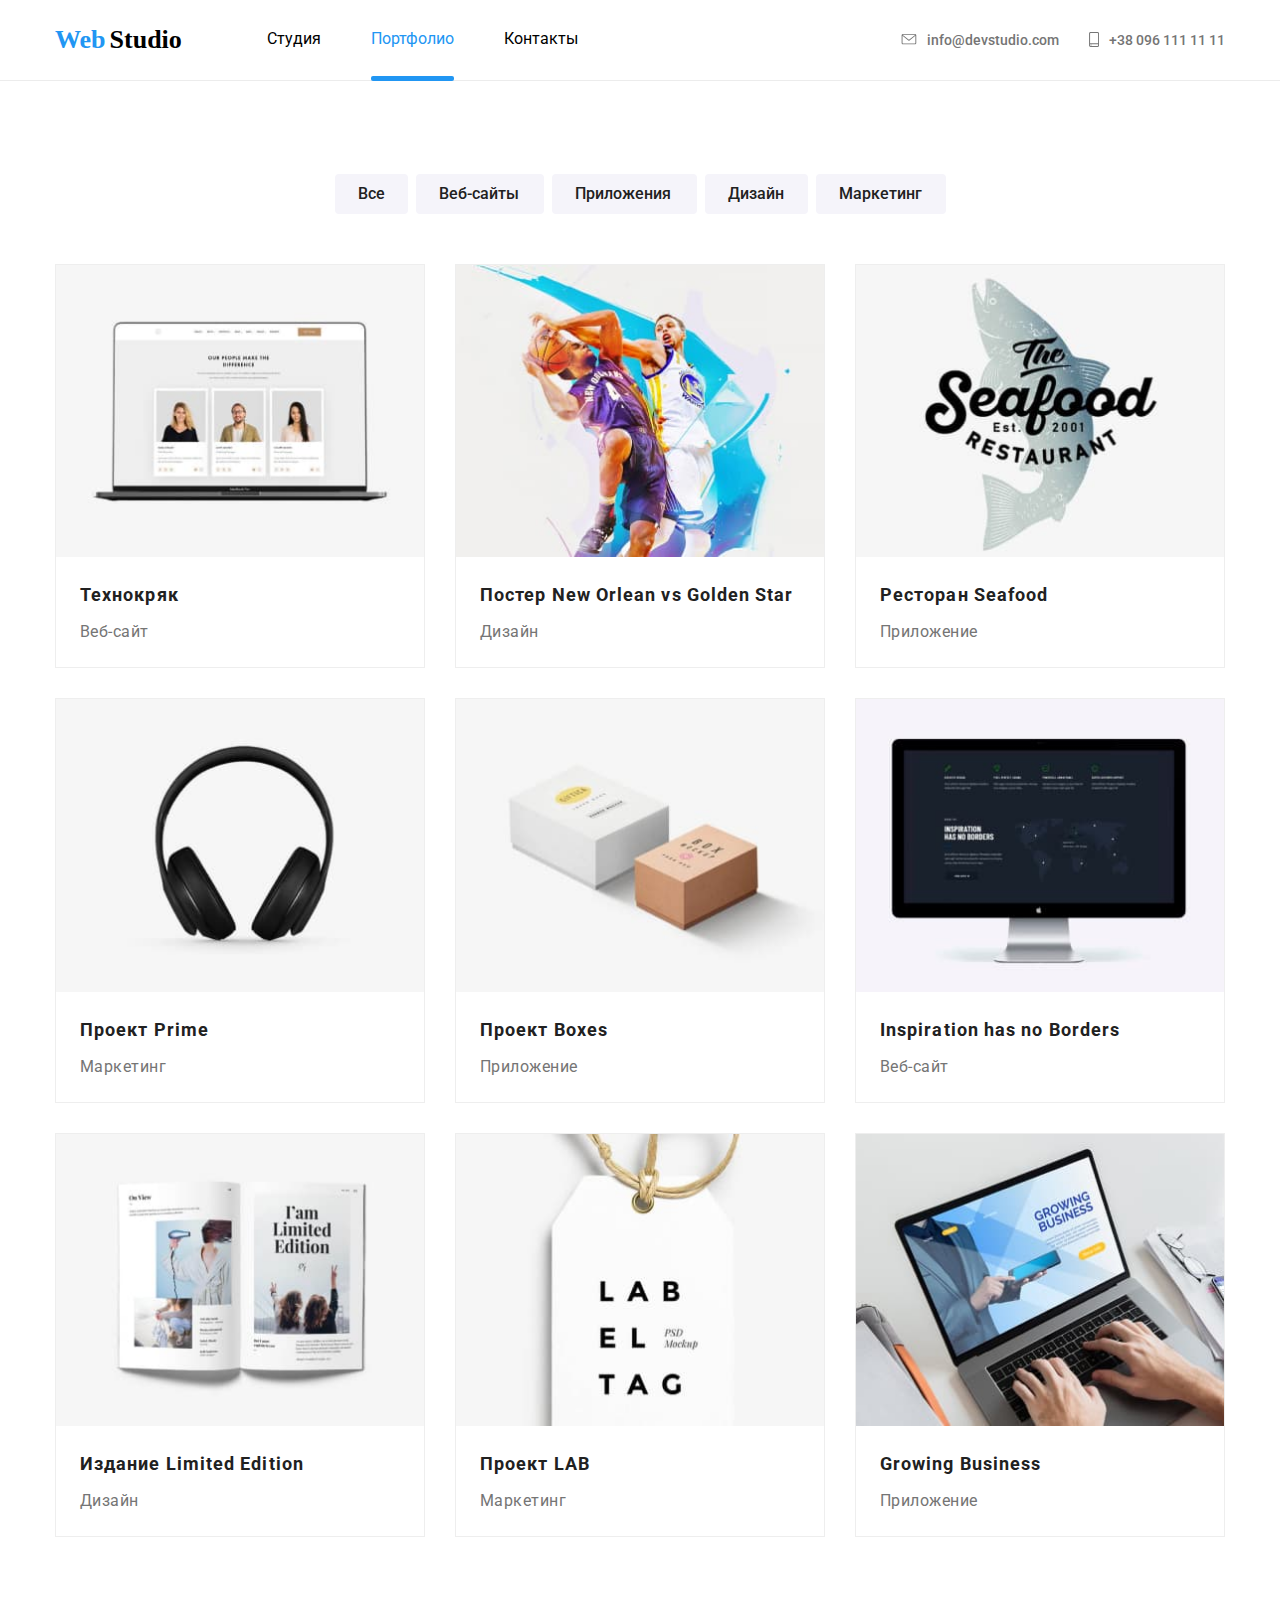
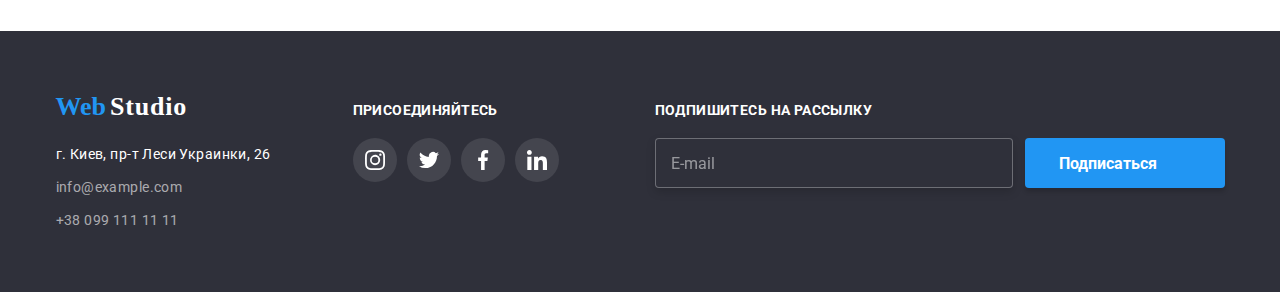
==== portfolio.html @ 28ddc782 "hw8" ====
<!DOCTYPE html>
<html lang="en">
  <head>
    <meta charset="UTF-8" />
    <meta name="viewport" content="width=device-width, initial-scale=1.0" />
    <!--style.css-->
    <link rel="stylesheet" href="./css/portfolio.css" />

    <!--Goole Fonts-->
    <link
      href="https://fonts.googleapis.com/css2?family=Roboto:ital,wght@0,100;0,300;0,400;0,500;0,700;1,100;1,300;1,400;1,500;1,700&display=swap"
      rel="stylesheet"
    />
    <title>WebStudio</title>
  </head>

  <body>
    <!--logo and nav-->
    <header class="main-header">
      <div class="navigation-container container">
        <nav class="nav-links">
          <div class="logo-style">
            <a href="#" class="logo">
              <span class="font--style--blue">Web</span>
              <span class="font--style--black">Studio</span>
            </a>
          </div>
          <ul class="site-nav">
            <li class="site-nav-items">
              <a class="links studio-portfolio" href="./index.html">Студия</a>
            </li>
            <li class="site-nav-items">
              <a class="links portfolio" href="./portfolio.html">Портфолио</a>
            </li>
            <li class="site-nav-items">
              <a class="links contacts" href="#">Контакты</a>
            </li>
          </ul>
        </nav>
        <div class="our-contacts">
          <!-- email style -->
          <a href="#" class="email--style">
            <svg xmlns="http://www.w3.org/2000/svg" class="mail-icon-style">
              <use xlink:href="./assets/image/sprite2.svg#icon-envelope1" />
            </svg>
            <span class="email-adderss-style">info@devstudio.com</span>
          </a>
          <!-- number style -->
          <a href="#" class="number--style">
            <svg xmlns="http://www.w3.org/2000/svg" class="number-icon-style">
              <use xlink:href="./assets/image/sprite2.svg#icon-smartphone1" />
            </svg>
            <span class="phone-number-style">+38 096 111 11 11</span>
          </a>
        </div>
      </div>
    </header>
    <!--main-->
    <main>
      <!--page nav-->
      <section class="section-portfolio">
        <div class="links-container container">
          <ul class="site-nav-list">
            <li class="site-nav-item">
              <a href="#"><span class="button-all">Все</span></a>
            </li>
            <li class="site-nav-item">
              <a href="#"><span class="button-web">Веб-сайты</span></a>
            </li>
            <li class="site-nav-item">
              <a href="#"><span class="button-app">Приложения</span></a>
            </li>
            <li class="site-nav-item">
              <a href="#"><span class="button-design">Дизайн</span></a>
            </li>
            <li class="site-nav-item">
              <a href="#"><span class="button-marketing">Маркетинг</span></a>
            </li>
          </ul>
        </div>
        <!--description-->
        <div class="container">
          <ul class="projects-dis-list">
            <li class="projects-dis-items">
              <a href="#">
                <div class="animation-thumb-item">
                  <img src="./assets/image/img.tehno.jpg" alt="poster" />
                  <div class="overlay-item">
                    <p class="overlay-font">
                      Технокряк это современная площадка распространения
                      коронавируса. Компании используют эту платформу для
                      цифрового шпионажа и атак на защищённые сервера
                      конкурентов.
                    </p>
                  </div>
                </div>
                <h2 class="tittle-projects-dis">Технокряк</h2>
                <p class="card-description">Веб-сайт</p>
              </a>
            </li>
            <li class="projects-dis-items">
              <a href="#">
                <div class="animation-thumb-item">
                  <img src="./assets/image/img(1)poster.jpg" alt="poster" />
                  <div class="overlay-item">
                    <p class="overlay-font">
                      Технокряк это современная площадка распространения
                      коронавируса. Компании используют эту платформу для
                      цифрового шпионажа и атак на защищённые сервера
                      конкурентов.
                    </p>
                  </div>
                </div>
                <h2 class="tittle-projects-dis">
                  Постер New Orlean vs Golden Star
                </h2>
                <p class="card-description">Дизайн</p>
              </a>
            </li>
            <li class="projects-dis-items">
              <a href="#">
                <div class="animation-thumb-item">
                  <img src="./assets/image/img(2)restoran.jpg" alt="restoran" />
                  <div class="overlay-item">
                    <p class="overlay-font">
                      Технокряк это современная площадка распространения
                      коронавируса. Компании используют эту платформу для
                      цифрового шпионажа и атак на защищённые сервера
                      конкурентов.
                    </p>
                  </div>
                </div>
                <h2 class="tittle-projects-dis">Ресторан Seafood</h2>
                <p class="card-description">Приложение</p>
              </a>
            </li>
            <li class="projects-dis-items">
              <a href="#">
                <div class="animation-thumb-item">
                  <img src="./assets/image/img(3)prime.jpg" alt="prime" />
                  <div class="overlay-item">
                    <p class="overlay-font">
                      Технокряк это современная площадка распространения
                      коронавируса. Компании используют эту платформу для
                      цифрового шпионажа и атак на защищённые сервера
                      конкурентов.
                    </p>
                  </div>
                </div>
                <h2 class="tittle-projects-dis">Проект Prime</h2>
                <p class="card-description">Маркетинг</p>
              </a>
            </li>
            <li class="projects-dis-items">
              <a href="#">
                <div class="animation-thumb-item">
                  <img src="./assets/image/img(4)boxes.jpg" alt="boxes" />
                  <div class="overlay-item">
                    <p class="overlay-font">
                      Технокряк это современная площадка распространения
                      коронавируса. Компании используют эту платформу для
                      цифрового шпионажа и атак на защищённые сервера
                      конкурентов.
                    </p>
                  </div>
                </div>
                <h2 class="tittle-projects-dis">Проект Boxes</h2>
                <p class="card-description">Приложение</p>
              </a>
            </li>
            <li class="projects-dis-items">
              <a href="#">
                <div class="animation-thumb-item">
                  <img src="./assets/image/img(5)ins.jpg" alt="ins" />
                  <div class="overlay-item">
                    <p class="overlay-font">
                      Технокряк это современная площадка распространения
                      коронавируса. Компании используют эту платформу для
                      цифрового шпионажа и атак на защищённые сервера
                      конкурентов.
                    </p>
                  </div>
                </div>
                <h2 class="tittle-projects-dis">Inspiration has no Borders</h2>
                <p class="card-description">Веб-сайт</p>
              </a>
            </li>
            <li class="projects-dis-items">
              <a href="#">
                <div class="animation-thumb-item">
                  <img src="./assets/image/img(6)edition.jpg" alt="edition" />
                  <div class="overlay-item">
                    <p class="overlay-font">
                      Технокряк это современная площадка распространения
                      коронавируса. Компании используют эту платформу для
                      цифрового шпионажа и атак на защищённые сервера
                      конкурентов.
                    </p>
                  </div>
                </div>
                <h2 class="tittle-projects-dis">Издание Limited Edition</h2>
                <p class="card-description">Дизайн</p>
              </a>
            </li>
            <li class="projects-dis-items">
              <a href="#">
                <div class="animation-thumb-item">
                  <img src="./assets/image/img(7)lab.jpg" alt="lab" />
                  <div class="overlay-item">
                    <p class="overlay-font">
                      Технокряк это современная площадка распространения
                      коронавируса. Компании используют эту платформу для
                      цифрового шпионажа и атак на защищённые сервера
                      конкурентов.
                    </p>
                  </div>
                </div>
                <h2 class="tittle-projects-dis">Проект LAB</h2>
                <p class="card-description">Маркетинг</p>
              </a>
            </li>
            <li class="projects-dis-items">
              <a href="#">
                <div class="animation-thumb-item">
                  <img src="./assets/image/img(8)business.jpg" alt="business" />
                  <div class="overlay-item">
                    <p class="overlay-font">
                      Технокряк это современная площадка распространения
                      коронавируса. Компании используют эту платформу для
                      цифрового шпионажа и атак на защищённые сервера
                      конкурентов.
                    </p>
                  </div>
                </div>
                <h2 class="tittle-projects-dis">Growing Business</h2>
                <p class="card-description no-margin-tb">Приложение</p>
              </a>
            </li>
          </ul>
        </div>
      </section>
    </main>

    <!--info footer-->
    <footer>
      <div class="footer-container container">
        <div class="footer-logo-address">
          <a href="#" class="logo-footer">
            <span class="font--style--blue">Web</span>
            <span class="font--style--white">Studio</span>
          </a>
          <address class="address-style-footer">
            <span class="street--style">г. Киев, пр-т Леси Украинки, 26</span>
            <span class="email--footer--style"
              ><a href="#" class="email--no--decaration"
                >info@example.com</a
              ></span
            >
            <span class="footer--number--style"
              ><a href="#" class="number--no--decoration"
                >+38 099 111 11 11</a
              ></span
            >
          </address>
        </div>
        <!--social-networks-footer-->
        <div class="social-container">
          <div class="social-networks-footer">
            <h4 class="footer--header--join">присоединяйтесь</h4>
            <!-- icons footer -->
            <ul class="footer-social-list">
              <li class="footer-list-item">
                <a href="#">
                  <svg
                    xmlns="http://www.w3.org/2000/svg"
                    class="footer-logo-style"
                  >
                    <use xlink:href="./assets/image/sprite2.svg#instagram" />
                  </svg>
                </a>
              </li>
              <li class="footer-list-item">
                <a href="#">
                  <svg
                    xmlns="http://www.w3.org/2000/svg"
                    class="footer-logo-style"
                  >
                    <use xlink:href="./assets/image/sprite2.svg#twitter" />
                  </svg>
                </a>
              </li>
              <li class="footer-list-item">
                <a href="#">
                  <svg
                    xmlns="http://www.w3.org/2000/svg"
                    class="footer-logo-style"
                  >
                    <use xlink:href="./assets/image/sprite2.svg#facebook" />
                  </svg>
                </a>
              </li>
              <li class="footer-list-item">
                <a href="#">
                  <svg
                    xmlns="http://www.w3.org/2000/svg"
                    class="footer-logo-style"
                  >
                    <use xlink:href="./assets/image/sprite2.svg#linkedin2" />
                  </svg>
                </a>
              </li>
            </ul>
          </div>
          <!--button-->
          <div class="button-footer">
            <form action="doc.php" method="post" class="footer-form">
              <h4 class="footer--subscribe--header">Подпишитесь на рассылку</h4>
              <label class="footer-label">
                <input
                  type="text"
                  name="fio"
                  placeholder="E-mail"
                  class="footer-input"
                />
              </label>
            </form>
            <button class="button-footer-style">
              <span>Подписаться</span>
            </button>
          </div>
        </div>
      </div>
    </footer>
  </body>
</html>
---- css/portfolio.css ----
html {
  -webkit-box-sizing: border-box;
          box-sizing: border-box;
}

body {
  font-family: Roboto, sans-serif;
  background-color: #fff;
  margin: 0;
}

*,
*::before,
*::after {
  -webkit-box-sizing: inherit;
          box-sizing: inherit;
}

*,
*:hover,
*:focus {
  outline: none;
}

/* margin-padding top and bottom no */
h1,
h2,
h3,
h4,
h5,
h6,
p {
  margin: 0 0;
  padding: 0 0;
}

/* list style - none */
ul {
  list-style-type: none;
  margin: 0 0;
  padding: 0 0;
}

figure {
  margin: 0 0;
  padding: 0 0;
}

/* container */
.container {
  max-width: 1200px;
  margin: 0 auto;
  padding-left: 15px;
  padding-right: 15px;
}

/* section */
.section {
  padding-top: 94px;
  padding-bottom: 94px;
}

/* portfolio */
.section-portfolio {
  padding-top: 93px;
  padding-bottom: 94px;
}

/*! normalize.css v8.0.1 | MIT License | github.com/necolas/normalize.css */
/* Document
   ========================================================================== */
/**
 * 1. Correct the line height in all browsers.
 * 2. Prevent adjustments of font size after orientation changes in iOS.
 */
html {
  line-height: 1.15;
  /* 1 */
  -webkit-text-size-adjust: 100%;
  /* 2 */
}

/* Sections
   ========================================================================== */
/**
 * Render the `main` element consistently in IE.
 */
main {
  display: block;
}

/**
 * Correct the font size and margin on `h1` elements within `section` and
 * `article` contexts in Chrome, Firefox, and Safari.
 */
h1 {
  font-size: 2em;
  margin: 0.67em 0;
}

/* Grouping content
   ========================================================================== */
/**
 * 1. Add the correct box sizing in Firefox.
 * 2. Show the overflow in Edge and IE.
 */
hr {
  -webkit-box-sizing: content-box;
          box-sizing: content-box;
  /* 1 */
  height: 0;
  /* 1 */
  overflow: visible;
  /* 2 */
}

/**
 * 1. Correct the inheritance and scaling of font size in all browsers.
 * 2. Correct the odd `em` font sizing in all browsers.
 */
pre {
  font-family: monospace, monospace;
  /* 1 */
  font-size: 1em;
  /* 2 */
}

/* Text-level semantics
   ========================================================================== */
/**
 * Remove the gray background on active links in IE 10.
 */
a {
  background-color: transparent;
  text-decoration: none;
}

/**
 * 1. Remove the bottom border in Chrome 57-
 * 2. Add the correct text decoration in Chrome, Edge, IE, Opera, and Safari.
 */
abbr[title] {
  border-bottom: none;
  /* 1 */
  text-decoration: underline;
  /* 2 */
  -webkit-text-decoration: underline dotted;
          text-decoration: underline dotted;
  /* 2 */
}

/**
 * Add the correct font weight in Chrome, Edge, and Safari.
 */
b,
strong {
  font-weight: bolder;
}

/**
 * 1. Correct the inheritance and scaling of font size in all browsers.
 * 2. Correct the odd `em` font sizing in all browsers.
 */
code,
kbd,
samp {
  font-family: monospace, monospace;
  /* 1 */
  font-size: 1em;
  /* 2 */
}

/**
 * Add the correct font size in all browsers.
 */
small {
  font-size: 80%;
}

/**
 * Prevent `sub` and `sup` elements from affecting the line height in
 * all browsers.
 */
sub,
sup {
  font-size: 75%;
  line-height: 0;
  position: relative;
  vertical-align: baseline;
}

sub {
  bottom: -0.25em;
}

sup {
  top: -0.5em;
}

/* Embedded content
   ========================================================================== */
/**
 * Remove the border on images inside links in IE 10.
 */
img {
  border-style: none;
}

/* Forms
   ========================================================================== */
/**
 * 1. Change the font styles in all browsers.
 * 2. Remove the margin in Firefox and Safari.
 */
button,
input,
optgroup,
select,
textarea {
  font-family: inherit;
  /* 1 */
  font-size: 100%;
  /* 1 */
  line-height: 1.15;
  /* 1 */
  margin: 0;
  /* 2 */
}

/**
 * Show the overflow in IE.
 * 1. Show the overflow in Edge.
 */
button,
input {
  /* 1 */
  overflow: visible;
}

/**
 * Remove the inheritance of text transform in Edge, Firefox, and IE.
 * 1. Remove the inheritance of text transform in Firefox.
 */
button,
select {
  /* 1 */
  text-transform: none;
}

/**
 * Correct the inability to style clickable types in iOS and Safari.
 */
button,
[type='button'],
[type='reset'],
[type='submit'] {
  -webkit-appearance: button;
}

/**
 * Remove the inner border and padding in Firefox.
 */
button::-moz-focus-inner,
[type='button']::-moz-focus-inner,
[type='reset']::-moz-focus-inner,
[type='submit']::-moz-focus-inner {
  border-style: none;
  padding: 0;
}

/**
 * Restore the focus styles unset by the previous rule.
 */
button:-moz-focusring,
[type='button']:-moz-focusring,
[type='reset']:-moz-focusring,
[type='submit']:-moz-focusring {
  outline: 1px dotted ButtonText;
}

/**
 * Correct the padding in Firefox.
 */
fieldset {
  padding: 0.35em 0.75em 0.625em;
}

/**
 * 1. Correct the text wrapping in Edge and IE.
 * 2. Correct the color inheritance from `fieldset` elements in IE.
 * 3. Remove the padding so developers are not caught out when they zero out
 *    `fieldset` elements in all browsers.
 */
legend {
  -webkit-box-sizing: border-box;
          box-sizing: border-box;
  /* 1 */
  color: inherit;
  /* 2 */
  display: table;
  /* 1 */
  max-width: 100%;
  /* 1 */
  padding: 0;
  /* 3 */
  white-space: normal;
  /* 1 */
}

/**
 * Add the correct vertical alignment in Chrome, Firefox, and Opera.
 */
progress {
  vertical-align: baseline;
}

/**
 * Remove the default vertical scrollbar in IE 10+.
 */
textarea {
  overflow: auto;
}

/**
 * 1. Add the correct box sizing in IE 10.
 * 2. Remove the padding in IE 10.
 */
[type='checkbox'],
[type='radio'] {
  -webkit-box-sizing: border-box;
          box-sizing: border-box;
  /* 1 */
  padding: 0;
  /* 2 */
}

/**
 * Correct the cursor style of increment and decrement buttons in Chrome.
 */
[type='number']::-webkit-inner-spin-button,
[type='number']::-webkit-outer-spin-button {
  height: auto;
}

/**
 * 1. Correct the odd appearance in Chrome and Safari.
 * 2. Correct the outline style in Safari.
 */
[type='search'] {
  -webkit-appearance: textfield;
  /* 1 */
  outline-offset: -2px;
  /* 2 */
}

/**
 * Remove the inner padding in Chrome and Safari on macOS.
 */
[type='search']::-webkit-search-decoration {
  -webkit-appearance: none;
}

/**
 * 1. Correct the inability to style clickable types in iOS and Safari.
 * 2. Change font properties to `inherit` in Safari.
 */
::-webkit-file-upload-button {
  -webkit-appearance: button;
  /* 1 */
  font: inherit;
  /* 2 */
}

/* Interactive
   ========================================================================== */
/*
 * Add the correct display in Edge, IE 10+, and Firefox.
 */
details {
  display: block;
}

/*
 * Add the correct display in all browsers.
 */
summary {
  display: list-item;
}

/* Misc
   ========================================================================== */
/**
 * Add the correct display in IE 10+.
 */
template {
  display: none;
}

/**
 * Add the correct display in IE 10.
 */
[hidden] {
  display: none;
}

/* logo and nav */
.main-header {
  border-bottom: 1px solid #ececec;
}

.navigation-container {
  display: -webkit-box;
  display: -ms-flexbox;
  display: flex;
  -webkit-box-align: center;
      -ms-flex-align: center;
          align-items: center;
  padding-top: 24px;
  padding-bottom: 25px;
}

.nav-links {
  display: -webkit-box;
  display: -ms-flexbox;
  display: flex;
  -webkit-box-align: center;
      -ms-flex-align: center;
          align-items: center;
}

/* style logo */
.logo {
  display: inline-block;
}

.logo-style {
  display: -webkit-box;
  display: -ms-flexbox;
  display: flex;
  -webkit-box-align: center;
      -ms-flex-align: center;
          align-items: center;
}

.font--style--blue {
  font-family: Raleway;
  font-style: normal;
  font-weight: bold;
  font-size: 26px;
  line-height: 31px;
  color: #2196f3;
}

.font--style--black {
  font-family: Raleway;
  font-style: normal;
  font-weight: bold;
  font-size: 26px;
  line-height: 31px;
  color: #000000;
}

/* links */
.site-nav {
  display: -webkit-box;
  display: -ms-flexbox;
  display: flex;
  -webkit-box-align: center;
      -ms-flex-align: center;
          align-items: center;
  margin-left: 85px;
}

.site-nav-items {
  margin-left: 50px;
  position: relative;
}

.site-nav-items:first-child {
  margin-left: 0;
}

.site-nav .links {
  color: #000000;
}

.site-nav .links {
  -webkit-transition: 250ms;
  transition: 250ms;
}

.site-nav .links:hover,
.site-nav .links:focus,
.site-nav .links:active {
  color: #2196f3;
}

.studio::after {
  content: '';
  position: absolute;
  left: 0;
  bottom: -32px;
  display: block;
  width: 100%;
  height: 5px;
  border-radius: 2px;
  background-color: #2196f3;
}

.site-nav .site-nav-items .studio {
  color: #2196f3;
}

.studio-portfolio::after {
  content: '';
  position: absolute;
  left: 0;
  bottom: -32px;
  display: block;
  width: 100%;
  height: 5px;
  border-radius: 2px;
  background-color: #2196f3;
  -webkit-transform: scaleY(0%);
          transform: scaleY(0%);
  -webkit-transform-origin: bottom;
          transform-origin: bottom;
  -webkit-transition: -webkit-transform 250ms;
  transition: -webkit-transform 250ms;
  transition: transform 250ms;
  transition: transform 250ms, -webkit-transform 250ms;
}

.studio-portfolio:hover::after {
  -webkit-transform: scaleY(100%);
          transform: scaleY(100%);
}

.portfolio::after {
  content: '';
  position: absolute;
  left: 0;
  bottom: -32px;
  display: block;
  width: 100%;
  height: 5px;
  border-radius: 2px;
  background-color: #2196f3;
}

.site-nav .site-nav-items .portfolio {
  color: #2196f3;
}

.portfolio-studio::after {
  content: '';
  position: absolute;
  left: 0;
  bottom: -32px;
  display: block;
  width: 100%;
  height: 5px;
  border-radius: 2px;
  background-color: #2196f3;
  -webkit-transform: scaleY(0);
          transform: scaleY(0);
  -webkit-transform-origin: bottom;
          transform-origin: bottom;
  -webkit-transition: -webkit-transform 185ms;
  transition: -webkit-transform 185ms;
  transition: transform 185ms;
  transition: transform 185ms, -webkit-transform 185ms;
}

.portfolio-studio:hover::after {
  -webkit-transform: scaleY(100%);
          transform: scaleY(100%);
}

/* Animation for nav */
/* .studio::after {
  content: '';

  position: absolute;
  left: 0;
  bottom: -32px;

  display: block;

  width: 100%;
  height: 5px;
  border-radius: 2px;

  background-color: #2196f3;

  transform: scaleY(0%);
  transform-origin: bottom;
  transition: transform 250ms;
}

.studio:hover::after {
  transform: scaleY(100%);
}

.studio:focus::after {
  transform: scaleY(100%);
}

.portfolio::after {
  content: '';

  position: absolute;
  left: 0;
  bottom: -32px;

  display: block;

  width: 100%;
  height: 5px;
  border-radius: 2px;

  background-color: #2196f3;

  transform: scaleY(0);
  transform-origin: bottom;
  transition: transform 185ms;
}
.portfolio:hover::after {
  transform: scaleY(100%);
}
.portfolio:focus::after {
  transform: scaleY(100%);
} */
.contacts::after {
  content: '';
  position: absolute;
  left: 0;
  bottom: -32px;
  display: block;
  width: 100%;
  height: 5px;
  border-radius: 2px;
  background-color: #2196f3;
  -webkit-transform: scaleY(0);
          transform: scaleY(0);
  -webkit-transform-origin: bottom;
          transform-origin: bottom;
  -webkit-transition: -webkit-transform 185ms;
  transition: -webkit-transform 185ms;
  transition: transform 185ms;
  transition: transform 185ms, -webkit-transform 185ms;
}

.contacts:hover::after {
  -webkit-transform: scaleY(100%);
          transform: scaleY(100%);
}

.contacts:focus::after {
  -webkit-transform: scaleY(100%);
          transform: scaleY(100%);
}

/* --------------END Animation---------------- */
/* contacts */
.our-contacts {
  -webkit-box-align: center;
      -ms-flex-align: center;
          align-items: center;
  display: -webkit-box;
  display: -ms-flexbox;
  display: flex;
  margin-left: auto;
}

.email--style {
  display: -webkit-box;
  display: -ms-flexbox;
  display: flex;
  -webkit-box-align: center;
      -ms-flex-align: center;
          align-items: center;
  font-style: normal;
  font-weight: 500;
  font-size: 14px;
  line-height: 16px;
  color: #757575;
  fill: #757575;
  -webkit-transition: 250ms;
  transition: 250ms;
}

.mail-icon-style {
  width: 16px;
  height: 11px;
  margin-right: 10px;
}

.email--style:hover,
.email--style:focus {
  color: #2196f3;
  fill: #2196f3;
}

.number--style {
  display: -webkit-box;
  display: -ms-flexbox;
  display: flex;
  -webkit-box-align: center;
      -ms-flex-align: center;
          align-items: center;
  font-style: normal;
  font-weight: 500;
  font-size: 14px;
  line-height: 16px;
  margin-left: 30px;
  color: #757575;
  fill: #757575;
  -webkit-transition: 250ms;
  transition: 250ms;
}

.number-icon-style {
  width: 10px;
  height: 15px;
  margin-right: 10px;
}

.number--style:hover,
.number--style:focus {
  color: #2196f3;
  fill: #2196f3;
}

/* footer style */
footer {
  background: #2f303a;
}

.footer-container {
  padding-bottom: 60px;
  padding-top: 60px;
  display: -webkit-box;
  display: -ms-flexbox;
  display: flex;
  -ms-flex-wrap: wrap;
      flex-wrap: wrap;
  -webkit-box-pack: center;
      -ms-flex-pack: center;
          justify-content: center;
  -webkit-box-align: baseline;
      -ms-flex-align: baseline;
          align-items: baseline;
}

.footer-logo-address {
  min-width: 267px;
}

.address-style-footer {
  margin-top: 20px;
}

.font--style--white {
  font-family: Raleway;
  font-style: normal;
  font-weight: bold;
  font-size: 26px;
  line-height: 31px;
  letter-spacing: 0.03em;
  color: #ffffff;
}

.email--no--decaration {
  font-style: normal;
  font-weight: normal;
  font-size: 14px;
  line-height: 24px;
  letter-spacing: 0.03em;
  color: rgba(255, 255, 255, 0.6);
}

.number--no--decoration {
  font-style: normal;
  font-weight: normal;
  font-size: 14px;
  line-height: 24px;
  letter-spacing: 0.03em;
  color: rgba(255, 255, 255, 0.6);
}

.street--style {
  font-style: normal;
  font-weight: normal;
  font-size: 14px;
  line-height: 24px;
  letter-spacing: 0.03em;
  color: #ffffff;
  display: -webkit-box;
  display: -ms-flexbox;
  display: flex;
  -ms-flex-wrap: wrap;
      flex-wrap: wrap;
}

.email--footer--style {
  font-style: normal;
  font-weight: normal;
  font-size: 14px;
  line-height: 24px;
  letter-spacing: 0.03em;
  color: rgba(255, 255, 255, 0.6);
  margin-top: 9px;
  display: -webkit-box;
  display: -ms-flexbox;
  display: flex;
  -ms-flex-wrap: wrap;
      flex-wrap: wrap;
}

.footer--number--style {
  font-style: normal;
  font-weight: normal;
  font-size: 14px;
  line-height: 24px;
  letter-spacing: 0.03em;
  color: rgba(255, 255, 255, 0.6);
  margin-top: 9px;
  display: -webkit-box;
  display: -ms-flexbox;
  display: flex;
  -ms-flex-wrap: wrap;
      flex-wrap: wrap;
}

/* social-networks-footer */
.social-container {
  display: -webkit-box;
  display: -ms-flexbox;
  display: flex;
}

.social-networks-footer {
  min-width: 272px;
  margin-left: 30px;
}

.footer--header--join {
  font-style: normal;
  font-weight: bold;
  font-size: 14px;
  line-height: 16px;
  letter-spacing: 0.03em;
  text-transform: uppercase;
  color: #ffffff;
  margin-bottom: 20px;
}

.footer-social-list {
  display: -webkit-box;
  display: -ms-flexbox;
  display: flex;
}

.footer-social-list li {
  margin-right: 10px;
}

.footer-social-list li:nth-child(4n) {
  margin-right: 0;
}

/* .footer-list-item:nth-child(1):hover {
  background-color: #2196f3;
  border-radius: 30px;
  width: 44px;
  height: 44px;
}
.footer-list-item:nth-child(2):hover {
  background-color: #2196f3;
  border-radius: 30px;
  width: 44px;
  height: 44px;
}
.footer-list-item:nth-child(3):hover {
  background-color: #2196f3;
  border-radius: 30px;
  width: 44px;
  height: 44px;
}
.footer-list-item:nth-child(4):hover {
  background-color: #2196f3;
  border-radius: 30px;
  width: 44px;
  height: 44px;
} */
.footer-logo-style {
  width: 44px;
  height: 44px;
  border-radius: 2em;
  fill: #ffffff;
  background: rgba(255, 255, 255, 0.1);
  -webkit-transition: 250ms;
  transition: 250ms;
}

.footer-logo-style:hover {
  background-color: #2196f3;
}

/* .footer-list-item {
  background: rgba(255, 255, 255, 0.1);

  border-radius: 35px;
  width: 44px;
  height: 44px;
} */
/* button */
.button-footer {
  display: -webkit-box;
  display: -ms-flexbox;
  display: flex;
  margin-left: 30px;
  min-width: 570px;
}

.footer--subscribe--header {
  font-style: normal;
  font-weight: bold;
  font-size: 14px;
  line-height: 16px;
  letter-spacing: 0.03em;
  text-transform: uppercase;
  color: #ffffff;
  margin-bottom: 20px;
}

.footer-input {
  min-width: 358px;
  height: 50px;
  border: 1px solid rgba(255, 255, 255, 0.3);
  -webkit-filter: drop-shadow(0px 4px 4px rgba(0, 0, 0, 0.15));
          filter: drop-shadow(0px 4px 4px rgba(0, 0, 0, 0.15));
  border-radius: 4px;
  background: #2f303a;
  padding: 16px 15px;
}

.footer-input::-webkit-input-placeholder {
  color: rgba(255, 255, 255, 0.5);
}

.footer-input:-ms-input-placeholder {
  color: rgba(255, 255, 255, 0.5);
}

.footer-input::-ms-input-placeholder {
  color: rgba(255, 255, 255, 0.5);
}

.footer-input::placeholder {
  color: rgba(255, 255, 255, 0.5);
}

.button-footer-style {
  position: relative;
  display: -webkit-box;
  display: -ms-flexbox;
  display: flex;
  -webkit-box-pack: center;
      -ms-flex-pack: center;
          justify-content: center;
  -ms-flex-item-align: end;
      align-self: flex-end;
  min-width: 250px;
  height: 50px;
  font-style: normal;
  font-weight: bold;
  font-size: 16px;
  line-height: 30px;
  border-radius: 4px;
  border: 1px solid transparent;
  -webkit-box-shadow: 0px 4px 4px rgba(0, 0, 0, 0.15);
          box-shadow: 0px 4px 4px rgba(0, 0, 0, 0.15);
  min-width: 200px;
  padding: 10px 32px;
  margin-left: 12px;
  color: #ffffff;
  background-color: #2196f3;
  cursor: pointer;
}

.button-footer-style::after {
  content: '';
  width: 24px;
  height: 24px;
  background-image: url(../image/iconsend.svg);
  margin-left: 10px;
  -ms-flex-item-align: center;
      -ms-grid-row-align: center;
      align-self: center;
}

.button-footer-style:hover {
  background-color: #1774c0;
}

/* Links buttons */
.links-container {
  margin-bottom: 50px;
}

.site-nav-list {
  display: -webkit-box;
  display: -ms-flexbox;
  display: flex;
  -webkit-box-pack: center;
      -ms-flex-pack: center;
          justify-content: center;
}

.site-nav-item {
  margin-left: 8px;
}

.site-nav-item:first-child {
  margin-left: 0;
}

/* buttons list */
.button-all {
  display: inline-block;
  font-style: normal;
  font-weight: 500;
  font-size: 16px;
  line-height: 26px;
  background: #f5f4fa;
  color: #212121;
  border-radius: 4px;
  border: 1px solid transparent;
  padding: 6px 22px;
  min-width: 73px;
  -webkit-transition: 250ms;
  transition: 250ms;
}

.button-all:hover,
.button-all:focus {
  background: #2196f3;
}

.button-web {
  display: inline-block;
  font-style: normal;
  font-weight: 500;
  font-size: 16px;
  line-height: 26px;
  background: #f5f4fa;
  color: #212121;
  border-radius: 4px;
  border: 1px solid transparent;
  padding: 6px 22px;
  min-width: 128px;
}

.button-web:hover,
.button-web:focus {
  background: #2196f3;
}

.button-app {
  display: inline-block;
  font-style: normal;
  font-weight: 500;
  font-size: 16px;
  line-height: 26px;
  background: #f5f4fa;
  color: #212121;
  border-radius: 4px;
  border: 1px solid transparent;
  padding: 6px 22px;
  min-width: 145px;
}

.button-app:hover,
.button-app:focus {
  background: #2196f3;
}

.button-design {
  display: inline-block;
  font-style: normal;
  font-weight: 500;
  font-size: 16px;
  line-height: 26px;
  background: #f5f4fa;
  color: #212121;
  border-radius: 4px;
  border: 1px solid transparent;
  padding: 6px 22px;
  min-width: 103px;
}

.button-design:hover,
.button-design:focus {
  background: #2196f3;
}

.button-marketing {
  display: inline-block;
  font-style: normal;
  font-weight: 500;
  font-size: 16px;
  line-height: 26px;
  background: #f5f4fa;
  color: #212121;
  border-radius: 4px;
  border: 1px solid transparent;
  padding: 6px 22px;
  min-width: 130px;
}

.button-marketing:hover,
.button-marketing:focus {
  background: #2196f3;
}

/* description */
.projects-dis-list {
  display: -webkit-box;
  display: -ms-flexbox;
  display: flex;
  -ms-flex-wrap: wrap;
      flex-wrap: wrap;
  -webkit-box-pack: center;
      -ms-flex-pack: center;
          justify-content: center;
}

.projects-dis-items {
  position: relative;
  overflow: hidden;
  width: calc((100% - 60px) / 3);
  margin-right: 30px;
  margin-bottom: 30px;
  background: #ffffff;
  border: 1px solid #eeeeee;
  cursor: pointer;
  -webkit-transition: 250ms;
  transition: 250ms;
}

.projects-dis-items:hover {
  -webkit-box-shadow: 0px 1px 1px rgba(0, 0, 0, 0.12), 0px 4px 4px rgba(0, 0, 0, 0.06), 1px 4px 6px rgba(0, 0, 0, 0.16);
          box-shadow: 0px 1px 1px rgba(0, 0, 0, 0.12), 0px 4px 4px rgba(0, 0, 0, 0.06), 1px 4px 6px rgba(0, 0, 0, 0.16);
}

.projects-dis-items:nth-child(3n) {
  margin-right: 0;
}

.projects-dis-items:nth-last-child(-n + 3) {
  margin-bottom: 0;
}

.projects-dis-items img {
  max-width: 100%;
  display: block;
  background-size: cover;
}

.tittle-projects-dis {
  font-style: normal;
  font-weight: bold;
  font-size: 18px;
  line-height: 36px;
  letter-spacing: 0.06em;
  color: #212121;
  margin-top: 20px;
  padding: 0 24px 0;
}

.card-description {
  font-weight: normal;
  font-size: 16px;
  line-height: 30px;
  letter-spacing: 0.03em;
  color: #757575;
  margin-top: 4px;
  margin-bottom: 20px;
  padding: 0 24px 0;
}

/* Animation for portfolio */
.animation-thumb-item {
  position: relative;
  overflow: hidden;
}

.overlay-item {
  position: absolute;
  display: -webkit-box;
  display: -ms-flexbox;
  display: flex;
  width: 100%;
  height: 1000%;
  top: 0%;
  left: 0%;
  background-color: rgba(33, 150, 243, 0.9);
  -webkit-transform: translateY(100%);
          transform: translateY(100%);
  -webkit-transition: -webkit-transform 500ms cubic-bezier(0.4, 0, 0.2, 1);
  transition: -webkit-transform 500ms cubic-bezier(0.4, 0, 0.2, 1);
  transition: transform 500ms cubic-bezier(0.4, 0, 0.2, 1);
  transition: transform 500ms cubic-bezier(0.4, 0, 0.2, 1), -webkit-transform 500ms cubic-bezier(0.4, 0, 0.2, 1);
}

.projects-dis-items:hover .overlay-item {
  -webkit-transform: translateX(0);
          transform: translateX(0);
}

.overlay-font {
  font-style: normal;
  font-weight: normal;
  font-size: 18px;
  line-height: 28px;
  letter-spacing: 0.03em;
  color: #ffffff;
  padding: 63px 24px 63px 24px;
}

/* -------------------------------Animation END----------------------------------- */
/* --------------------------------------------------------------------------------- */
/* second variant */
/* .projects-dis-items {
  width: 370px;
  margin-right: 30px;
  margin-bottom: 30px;
}

.projects-dis-items:nth-child(3n) {
  margin-right: 0;
}
.projects-dis-items:nth-last-child(-n + 3) {
  margin-bottom: 0;
} */
/* --------------------------------------------------------------------------------- */
/*# sourceMappingURL=portfolio.css.map */
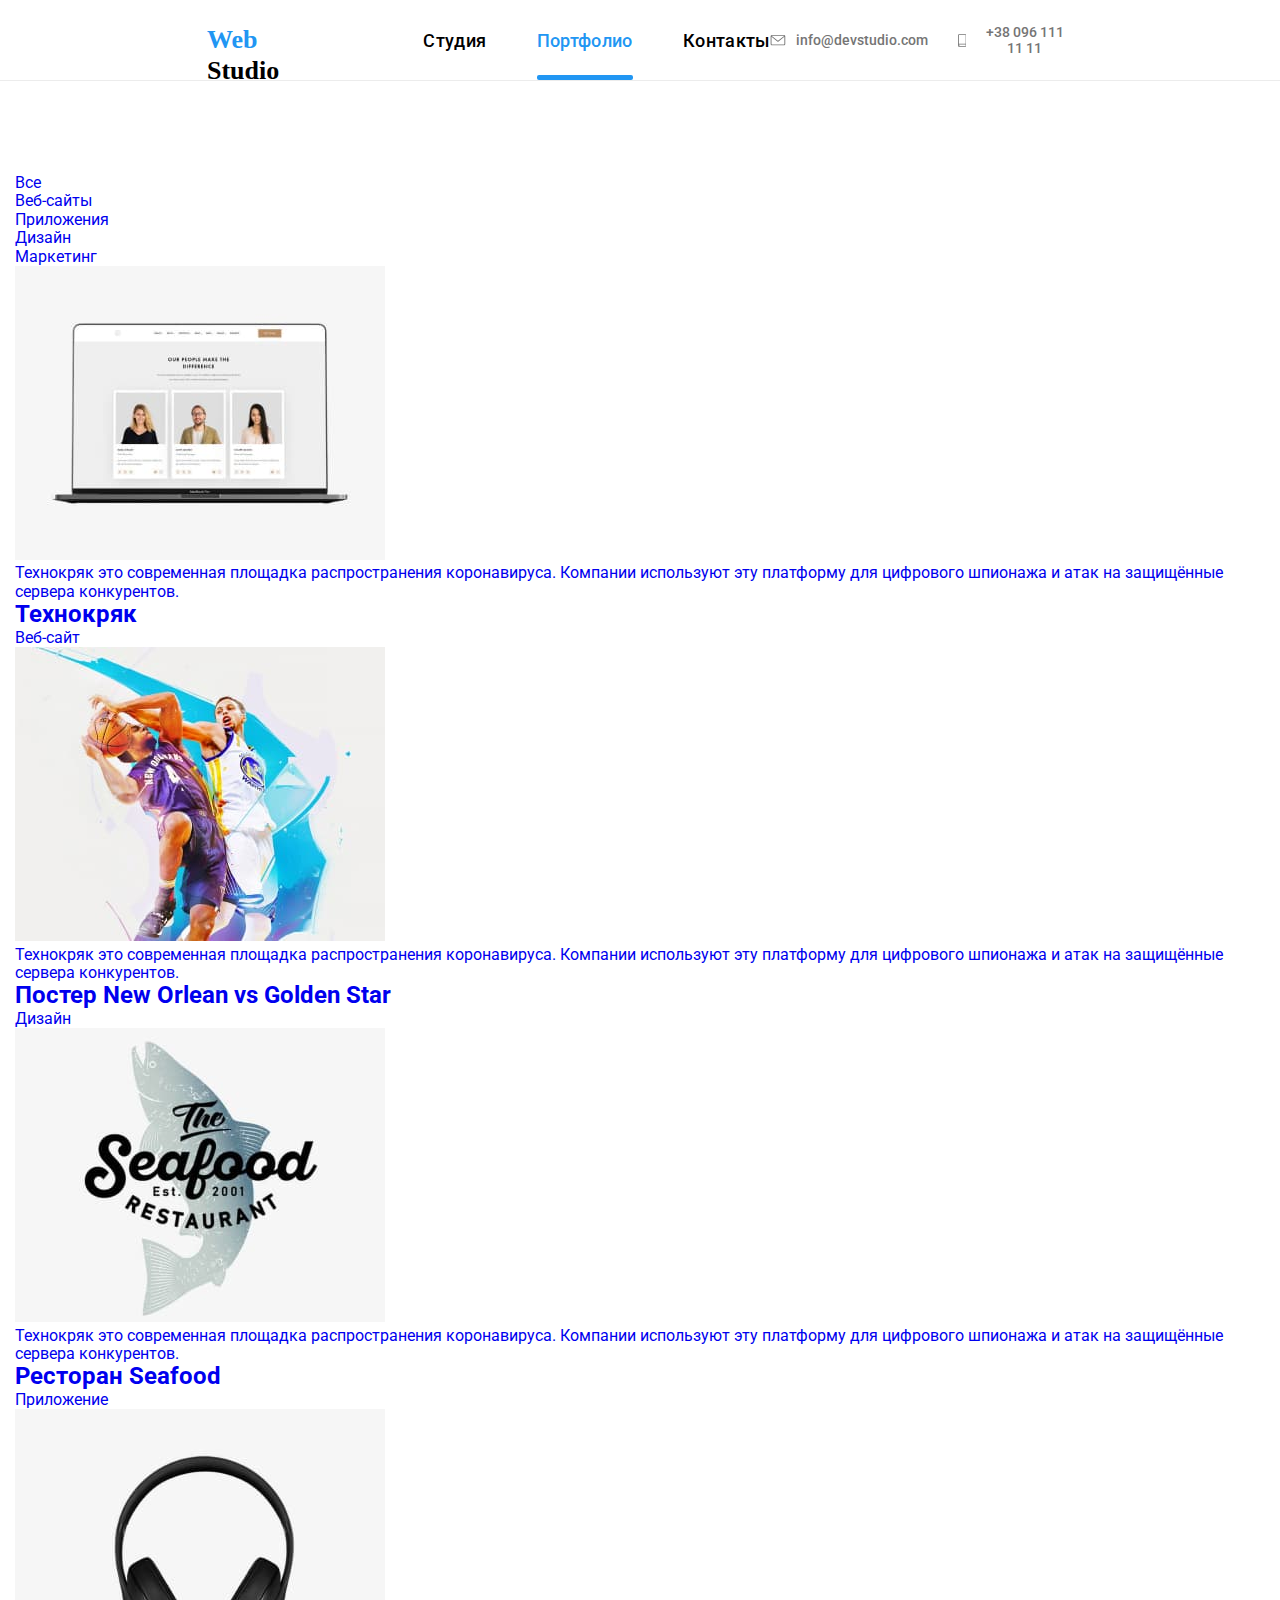
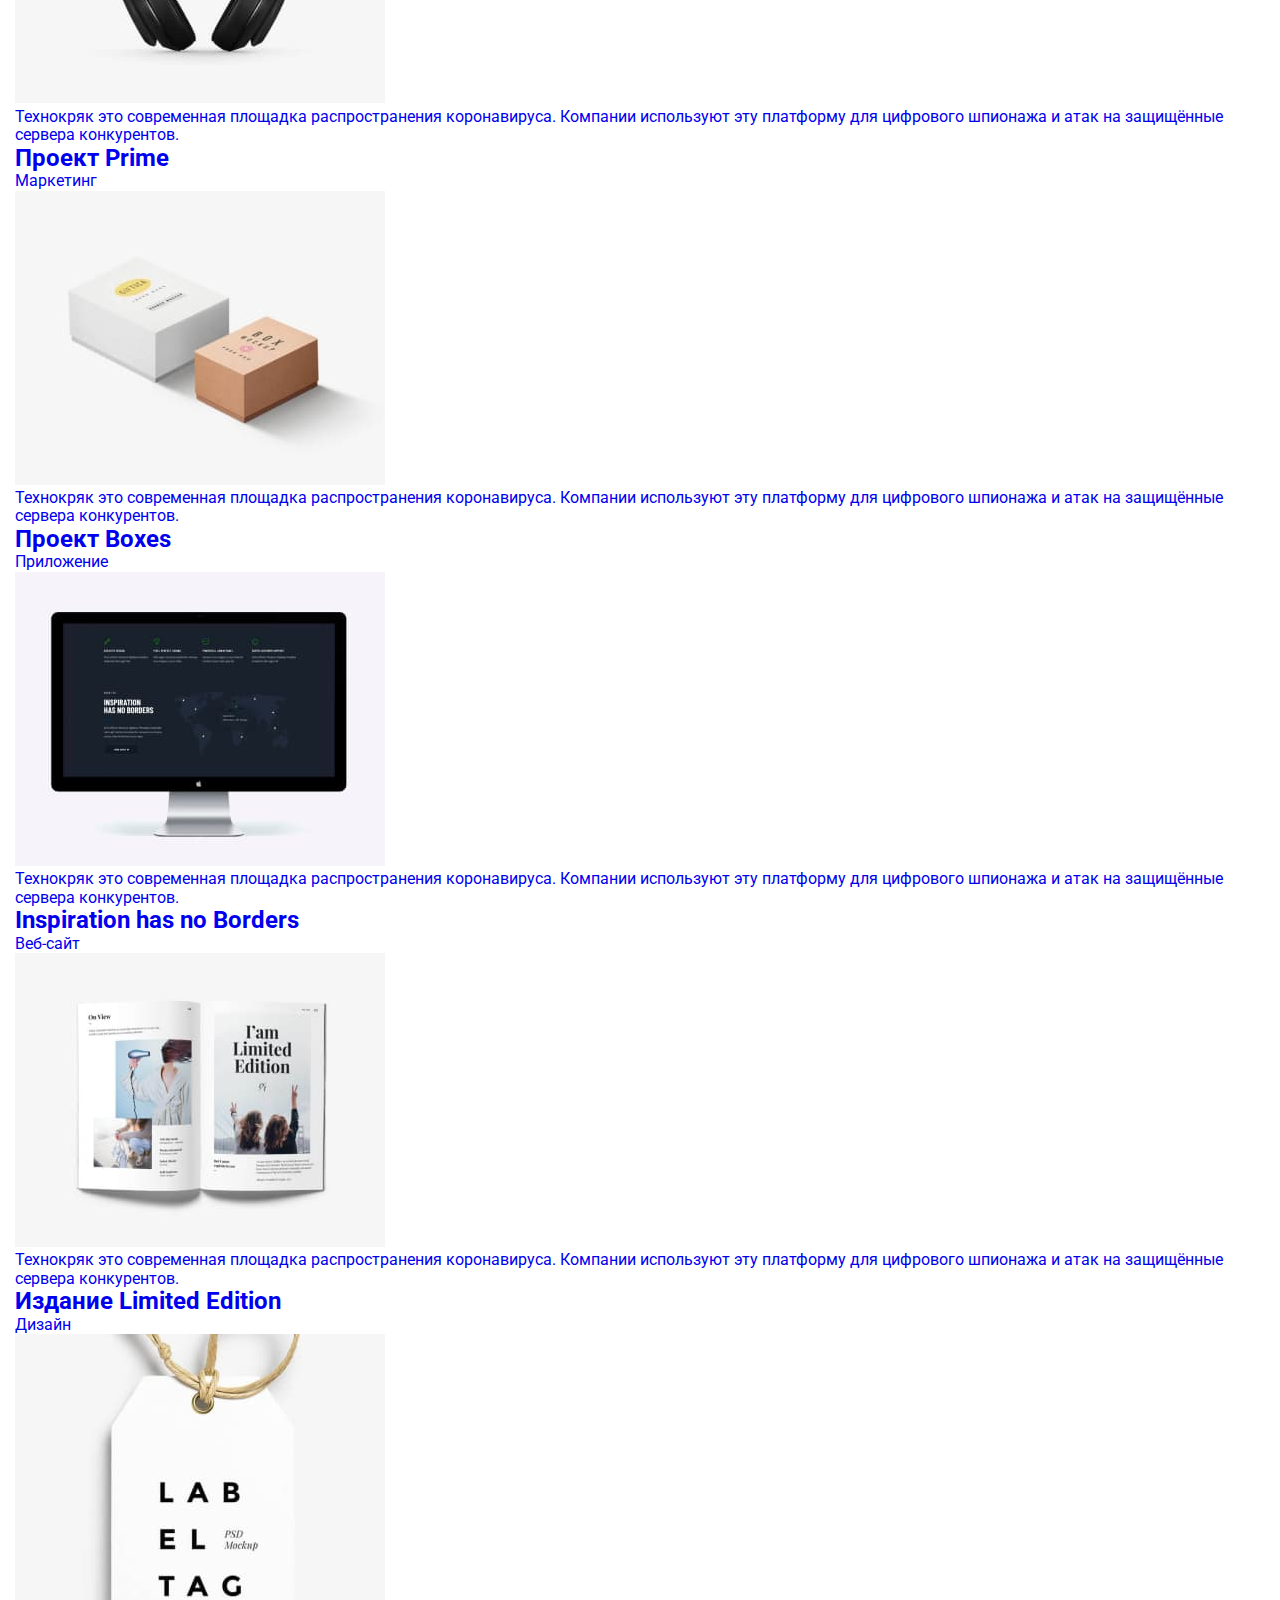
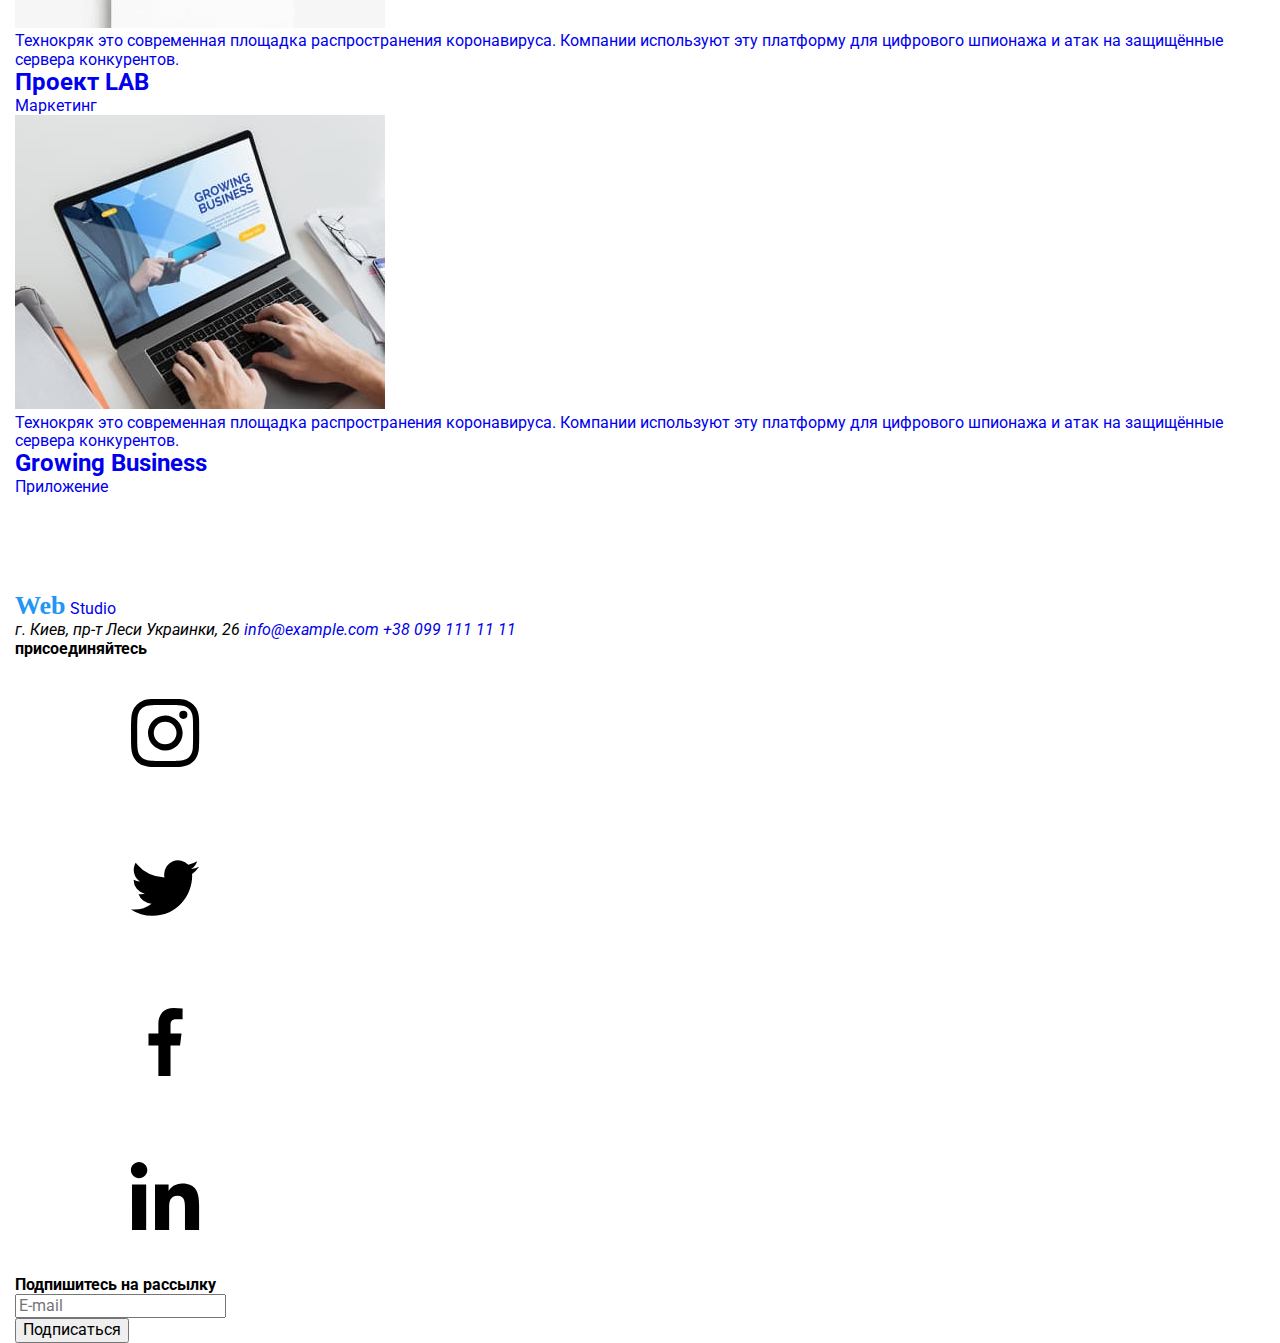
==== commit ff96cac3: "hw8" ====
--- a/portfolio.html
+++ b/portfolio.html
@@ -18,40 +18,75 @@
     <!--logo and nav-->
     <header class="main-header">
       <div class="navigation-container container">
-        <nav class="nav-links">
-          <div class="logo-style">
-            <a href="#" class="logo">
-              <span class="font--style--blue">Web</span>
-              <span class="font--style--black">Studio</span>
+        <div class="logo-style">
+          <a href="#" class="logo">
+            <span class="font--style--blue">Web</span>
+            <span class="font--style--black">Studio</span>
+          </a>
+        </div>
+        <button
+          type="button"
+          class="menu-button is-open"
+          aria-expanded="false"
+          data-menu-button
+        >
+          <svg
+            xmlns="http://www.w3.org/2000/svg"
+            class="mobile-menu-button"
+            aria-label="menu switcher"
+          >
+            <use
+              width="40"
+              height="40"
+              class="icon-close-menu"
+              xlink:href="./assets/image/sprite2.svg#icon-menu-close"
+            />
+            <use
+              width="40"
+              height="40"
+              class="icon-menu"
+              xlink:href="./assets/image/sprite2.svg#icon-menu-open"
+            />
+          </svg>
+        </button>
+        <div class="menu-mobile-container" id="menu-mobile-container" data-menu>
+          <div class="navigation">
+            <nav class="nav-links">
+              <ul class="site-nav">
+                <li class="site-nav-items">
+                  <a class="links" href="./index.html"
+                    ><span class="portfolio-studio">Студия</span>
+                  </a>
+                </li>
+                <li class="site-nav-items">
+                  <a class="links" href="./portfolio.html"
+                    ><span class="portfolio">Портфолио</span>
+                  </a>
+                </li>
+                <li class="site-nav-items">
+                  <a class="links" href="#">
+                    <span class="contacts">Контакты</span>
+                  </a>
+                </li>
+              </ul>
+            </nav>
+          </div>
+          <div class="our-contacts">
+            <!-- email style -->
+            <a href="#" class="email--style">
+              <svg xmlns="http://www.w3.org/2000/svg" class="mail-icon-style">
+                <use xlink:href="./assets/image/sprite2.svg#icon-envelope1" />
+              </svg>
+              <span class="email-adderss-style">info@devstudio.com</span>
+            </a>
+            <!-- number style -->
+            <a href="#" class="number--style">
+              <svg xmlns="http://www.w3.org/2000/svg" class="number-icon-style">
+                <use xlink:href="./assets/image/sprite2.svg#icon-smartphone1" />
+              </svg>
+              <span class="phone-number-style">+38 096 111 11 11</span>
             </a>
           </div>
-          <ul class="site-nav">
-            <li class="site-nav-items">
-              <a class="links studio-portfolio" href="./index.html">Студия</a>
-            </li>
-            <li class="site-nav-items">
-              <a class="links portfolio" href="./portfolio.html">Портфолио</a>
-            </li>
-            <li class="site-nav-items">
-              <a class="links contacts" href="#">Контакты</a>
-            </li>
-          </ul>
-        </nav>
-        <div class="our-contacts">
-          <!-- email style -->
-          <a href="#" class="email--style">
-            <svg xmlns="http://www.w3.org/2000/svg" class="mail-icon-style">
-              <use xlink:href="./assets/image/sprite2.svg#icon-envelope1" />
-            </svg>
-            <span class="email-adderss-style">info@devstudio.com</span>
-          </a>
-          <!-- number style -->
-          <a href="#" class="number--style">
-            <svg xmlns="http://www.w3.org/2000/svg" class="number-icon-style">
-              <use xlink:href="./assets/image/sprite2.svg#icon-smartphone1" />
-            </svg>
-            <span class="phone-number-style">+38 096 111 11 11</span>
-          </a>
         </div>
       </div>
     </header>
@@ -331,5 +366,6 @@
         </div>
       </div>
     </footer>
+    <script src="./assets/js/mobile-modal-menu.js"></script>
   </body>
 </html>
--- a/css/portfolio.css
+++ b/css/portfolio.css
@@ -14,12 +14,6 @@
 *::after {
   -webkit-box-sizing: inherit;
           box-sizing: inherit;
-}
-
-*,
-*:hover,
-*:focus {
-  outline: none;
 }
 
 /* margin-padding top and bottom no */
@@ -48,10 +42,27 @@
 
 /* container */
 .container {
-  max-width: 1200px;
   margin: 0 auto;
   padding-left: 15px;
   padding-right: 15px;
+}
+
+@media screen and (min-widht: 576px) {
+  .container {
+    width: 576px;
+  }
+}
+
+@media screen and (min-widht: 768px) {
+  .container {
+    width: 768px;
+  }
+}
+
+@media screen and (min-widht: 1200px) {
+  .container {
+    width: 1200px;
+  }
 }
 
 /* section */
@@ -64,6 +75,37 @@
 .section-portfolio {
   padding-top: 93px;
   padding-bottom: 94px;
+}
+
+.navigation-container {
+  display: -webkit-box;
+  display: -ms-flexbox;
+  display: flex;
+  padding-top: 24px;
+  padding-bottom: 24px;
+}
+
+@media screen and (max-width: 767px) {
+  .navigation-container {
+    height: 60px;
+    padding-top: 16px;
+    padding-bottom: 16px;
+    margin: 0 2%;
+  }
+}
+
+@media screen and (min-width: 768px) {
+  .navigation-container {
+    height: 80px;
+    margin: 0 2%;
+  }
+}
+
+@media screen and (min-width: 1200px) {
+  .navigation-container {
+    height: 80px;
+    margin: 0 15%;
+  }
 }
 
 /*! normalize.css v8.0.1 | MIT License | github.com/necolas/normalize.css */
@@ -403,43 +445,15 @@
   display: none;
 }
 
-/* logo and nav */
 .main-header {
+  position: relative;
   border-bottom: 1px solid #ececec;
-}
-
-.navigation-container {
-  display: -webkit-box;
-  display: -ms-flexbox;
-  display: flex;
-  -webkit-box-align: center;
-      -ms-flex-align: center;
-          align-items: center;
-  padding-top: 24px;
-  padding-bottom: 25px;
-}
-
-.nav-links {
-  display: -webkit-box;
-  display: -ms-flexbox;
-  display: flex;
-  -webkit-box-align: center;
-      -ms-flex-align: center;
-          align-items: center;
-}
-
-/* style logo */
-.logo {
-  display: inline-block;
+  max-width: 100%;
 }
 
 .logo-style {
-  display: -webkit-box;
-  display: -ms-flexbox;
-  display: flex;
-  -webkit-box-align: center;
-      -ms-flex-align: center;
-          align-items: center;
+  max-width: 134px;
+  height: 28px;
 }
 
 .font--style--blue {
@@ -460,28 +474,144 @@
   color: #000000;
 }
 
-/* links */
-.site-nav {
-  display: -webkit-box;
-  display: -ms-flexbox;
-  display: flex;
-  -webkit-box-align: center;
-      -ms-flex-align: center;
-          align-items: center;
-  margin-left: 85px;
-}
-
-.site-nav-items {
-  margin-left: 50px;
-  position: relative;
-}
-
-.site-nav-items:first-child {
-  margin-left: 0;
+.menu-button {
+  -ms-flex-item-align: center;
+      -ms-grid-row-align: center;
+      align-self: center;
+  margin: 0;
+  padding: 0;
+  border: none;
+  background-color: transparent;
+  margin-left: auto;
+  width: 40px;
+  height: 40px;
+  cursor: pointer;
+}
+
+@media screen and (min-width: 768px) {
+  .menu-button {
+    display: none;
+  }
+}
+
+.menu-button .icon-menu {
+  display: none;
+}
+
+.menu-button.is-open .icon-menu {
+  display: block;
+}
+
+.menu-button.is-open .icon-close-menu {
+  display: none;
+}
+
+.mobile-menu-button {
+  width: 40px;
+  height: 40px;
+}
+
+.mobile-menu-button:hover,
+:focus {
+  fill: #2196f3;
+}
+
+.menu-mobile-container {
+  text-align: center;
+  font-size: 16px;
+}
+
+@media screen and (max-width: 767px) {
+  .menu-mobile-container {
+    display: none;
+    position: absolute;
+    top: 100%;
+    left: 0;
+    width: 100%;
+    height: 453px;
+    background: #ffffff;
+    -webkit-box-shadow: 0px 4px 8px rgba(0, 0, 0, 0.04), 0px 2px 4px rgba(0, 0, 0, 0.08), 0px 1px 3px rgba(0, 0, 0, 0.16);
+            box-shadow: 0px 4px 8px rgba(0, 0, 0, 0.04), 0px 2px 4px rgba(0, 0, 0, 0.08), 0px 1px 3px rgba(0, 0, 0, 0.16);
+  }
+  .menu-mobile-container.is-open {
+    display: block;
+  }
+}
+
+@media screen and (min-width: 768px) {
+  .menu-mobile-container {
+    display: -webkit-box;
+    display: -ms-flexbox;
+    display: flex;
+    -webkit-box-flex: 1;
+        -ms-flex-positive: 1;
+            flex-grow: 1;
+    -webkit-box-pack: justify;
+        -ms-flex-pack: justify;
+            justify-content: space-between;
+    -webkit-box-align: center;
+        -ms-flex-align: center;
+            align-items: center;
+  }
+}
+
+@media screen and (min-width: 768px) {
+  .navigation {
+    margin-left: auto;
+    margin-right: auto;
+  }
+}
+
+@media screen and (min-width: 1200px) {
+  .navigation {
+    margin-left: 93px;
+    margin-right: auto;
+  }
+}
+
+@media screen and (max-width: 767px) {
+  .site-nav {
+    justify-items: center;
+  }
+}
+
+@media screen and (min-width: 768px) {
+  .site-nav {
+    display: -webkit-box;
+    display: -ms-flexbox;
+    display: flex;
+    -webkit-box-pack: center;
+        -ms-flex-pack: center;
+            justify-content: center;
+  }
+}
+
+@media screen and (min-width: 768px) {
+  .site-nav .site-nav-items:nth-child(n + 2) {
+    margin-left: 50px;
+  }
+}
+
+@media screen and (max-width: 767px) {
+  .nav-links {
+    padding-top: 60px;
+    padding-bottom: 60px;
+  }
+  .nav-links .site-nav-items {
+    margin-bottom: 40px;
+  }
+  .nav-links .site-nav-items:nth-last-child(1) {
+    margin-bottom: 60px;
+  }
 }
 
 .site-nav .links {
   color: #000000;
+  font-style: normal;
+  font-weight: 500;
+  font-size: 18px;
+  line-height: 21px;
+  letter-spacing: 0.02em;
 }
 
 .site-nav .links {
@@ -495,11 +625,32 @@
   color: #2196f3;
 }
 
+.links {
+  position: relative;
+}
+
+@media screen and (max-width: 767px) {
+  .links {
+    display: inline-block;
+    -webkit-box-pack: center;
+        -ms-flex-pack: center;
+            justify-content: center;
+  }
+}
+
+@media screen and (min-width: 768px) {
+  .links {
+    display: -webkit-box;
+    display: -ms-flexbox;
+    display: flex;
+  }
+}
+
 .studio::after {
   content: '';
   position: absolute;
   left: 0;
-  bottom: -32px;
+  bottom: -29px;
   display: block;
   width: 100%;
   height: 5px;
@@ -507,6 +658,12 @@
   background-color: #2196f3;
 }
 
+@media screen and (max-width: 767px) {
+  .studio::after {
+    bottom: -12px;
+  }
+}
+
 .site-nav .site-nav-items .studio {
   color: #2196f3;
 }
@@ -515,7 +672,7 @@
   content: '';
   position: absolute;
   left: 0;
-  bottom: -32px;
+  bottom: -29px;
   display: block;
   width: 100%;
   height: 5px;
@@ -531,6 +688,12 @@
   transition: transform 250ms, -webkit-transform 250ms;
 }
 
+@media screen and (max-width: 767px) {
+  .studio-portfolio::after {
+    bottom: -12px;
+  }
+}
+
 .studio-portfolio:hover::after {
   -webkit-transform: scaleY(100%);
           transform: scaleY(100%);
@@ -540,7 +703,7 @@
   content: '';
   position: absolute;
   left: 0;
-  bottom: -32px;
+  bottom: -29px;
   display: block;
   width: 100%;
   height: 5px;
@@ -548,6 +711,12 @@
   background-color: #2196f3;
 }
 
+@media screen and (max-width: 767px) {
+  .portfolio::after {
+    bottom: -12px;
+  }
+}
+
 .site-nav .site-nav-items .portfolio {
   color: #2196f3;
 }
@@ -556,7 +725,7 @@
   content: '';
   position: absolute;
   left: 0;
-  bottom: -32px;
+  bottom: -29px;
   display: block;
   width: 100%;
   height: 5px;
@@ -572,70 +741,22 @@
   transition: transform 185ms, -webkit-transform 185ms;
 }
 
+@media screen and (max-width: 767px) {
+  .portfolio-studio::after {
+    bottom: -12px;
+  }
+}
+
 .portfolio-studio:hover::after {
   -webkit-transform: scaleY(100%);
           transform: scaleY(100%);
 }
 
-/* Animation for nav */
-/* .studio::after {
-  content: '';
-
-  position: absolute;
-  left: 0;
-  bottom: -32px;
-
-  display: block;
-
-  width: 100%;
-  height: 5px;
-  border-radius: 2px;
-
-  background-color: #2196f3;
-
-  transform: scaleY(0%);
-  transform-origin: bottom;
-  transition: transform 250ms;
-}
-
-.studio:hover::after {
-  transform: scaleY(100%);
-}
-
-.studio:focus::after {
-  transform: scaleY(100%);
-}
-
-.portfolio::after {
-  content: '';
-
-  position: absolute;
-  left: 0;
-  bottom: -32px;
-
-  display: block;
-
-  width: 100%;
-  height: 5px;
-  border-radius: 2px;
-
-  background-color: #2196f3;
-
-  transform: scaleY(0);
-  transform-origin: bottom;
-  transition: transform 185ms;
-}
-.portfolio:hover::after {
-  transform: scaleY(100%);
-}
-.portfolio:focus::after {
-  transform: scaleY(100%);
-} */
 .contacts::after {
   content: '';
   position: absolute;
   left: 0;
-  bottom: -32px;
+  bottom: -29px;
   display: block;
   width: 100%;
   height: 5px;
@@ -651,6 +772,12 @@
   transition: transform 185ms, -webkit-transform 185ms;
 }
 
+@media screen and (max-width: 767px) {
+  .contacts::after {
+    bottom: -12px;
+  }
+}
+
 .contacts:hover::after {
   -webkit-transform: scaleY(100%);
           transform: scaleY(100%);
@@ -670,7 +797,33 @@
   display: -webkit-box;
   display: -ms-flexbox;
   display: flex;
-  margin-left: auto;
+}
+
+@media screen and (max-width: 767px) {
+  .our-contacts {
+    display: inline-block;
+    -webkit-box-pack: center;
+        -ms-flex-pack: center;
+            justify-content: center;
+  }
+}
+
+@media screen and (min-width: 768px) {
+  .our-contacts {
+    display: block;
+    -webkit-box-pack: center;
+        -ms-flex-pack: center;
+            justify-content: center;
+  }
+}
+
+@media screen and (min-width: 1200px) {
+  .our-contacts {
+    display: -webkit-box;
+    display: -ms-flexbox;
+    display: flex;
+    margin-left: auto;
+  }
 }
 
 .email--style {
@@ -713,13 +866,36 @@
   font-weight: 500;
   font-size: 14px;
   line-height: 16px;
-  margin-left: 30px;
   color: #757575;
   fill: #757575;
   -webkit-transition: 250ms;
   transition: 250ms;
 }
 
+@media screen and (max-width: 767px) {
+  .number--style {
+    margin-top: 18px;
+    -webkit-box-pack: center;
+        -ms-flex-pack: center;
+            justify-content: center;
+    margin-left: 0;
+  }
+}
+
+@media screen and (min-width: 768px) {
+  .number--style {
+    margin-left: 2px;
+    margin-top: 10px;
+  }
+}
+
+@media screen and (min-width: 1200px) {
+  .number--style {
+    margin-left: 30px;
+    margin-top: 0;
+  }
+}
+
 .number-icon-style {
   width: 10px;
   height: 15px;
@@ -732,14 +908,21 @@
   fill: #2196f3;
 }
 
-/* footer style */
-footer {
-  background: #2f303a;
-}
-
-.footer-container {
-  padding-bottom: 60px;
-  padding-top: 60px;
+/* section first */
+.main-banner {
+  background-image: -webkit-gradient(linear, left top, right top, from(rgba(47, 48, 58, 0.4)), to(rgba(47, 48, 58, 0.4))), url(../image/Headerimg.jpg);
+  background-image: linear-gradient(to right, rgba(47, 48, 58, 0.4), rgba(47, 48, 58, 0.4)), url(../image/Headerimg.jpg);
+  background-color: #212121;
+  min-width: 100%;
+  margin: auto;
+  width: 1600px;
+  height: 600px;
+  background-repeat: no-repeat;
+  background-position: center;
+  background-size: cover;
+}
+
+.title-container {
   display: -webkit-box;
   display: -ms-flexbox;
   display: flex;
@@ -748,385 +931,20 @@
   -webkit-box-pack: center;
       -ms-flex-pack: center;
           justify-content: center;
-  -webkit-box-align: baseline;
-      -ms-flex-align: baseline;
-          align-items: baseline;
-}
-
-.footer-logo-address {
-  min-width: 267px;
-}
-
-.address-style-footer {
-  margin-top: 20px;
-}
-
-.font--style--white {
-  font-family: Raleway;
-  font-style: normal;
-  font-weight: bold;
-  font-size: 26px;
-  line-height: 31px;
-  letter-spacing: 0.03em;
-  color: #ffffff;
-}
-
-.email--no--decaration {
-  font-style: normal;
-  font-weight: normal;
-  font-size: 14px;
-  line-height: 24px;
-  letter-spacing: 0.03em;
-  color: rgba(255, 255, 255, 0.6);
-}
-
-.number--no--decoration {
-  font-style: normal;
-  font-weight: normal;
-  font-size: 14px;
-  line-height: 24px;
-  letter-spacing: 0.03em;
-  color: rgba(255, 255, 255, 0.6);
-}
-
-.street--style {
-  font-style: normal;
-  font-weight: normal;
-  font-size: 14px;
-  line-height: 24px;
-  letter-spacing: 0.03em;
-  color: #ffffff;
-  display: -webkit-box;
-  display: -ms-flexbox;
-  display: flex;
-  -ms-flex-wrap: wrap;
-      flex-wrap: wrap;
-}
-
-.email--footer--style {
-  font-style: normal;
-  font-weight: normal;
-  font-size: 14px;
-  line-height: 24px;
-  letter-spacing: 0.03em;
-  color: rgba(255, 255, 255, 0.6);
-  margin-top: 9px;
-  display: -webkit-box;
-  display: -ms-flexbox;
-  display: flex;
-  -ms-flex-wrap: wrap;
-      flex-wrap: wrap;
-}
-
-.footer--number--style {
-  font-style: normal;
-  font-weight: normal;
-  font-size: 14px;
-  line-height: 24px;
-  letter-spacing: 0.03em;
-  color: rgba(255, 255, 255, 0.6);
-  margin-top: 9px;
-  display: -webkit-box;
-  display: -ms-flexbox;
-  display: flex;
-  -ms-flex-wrap: wrap;
-      flex-wrap: wrap;
-}
-
-/* social-networks-footer */
-.social-container {
-  display: -webkit-box;
-  display: -ms-flexbox;
-  display: flex;
-}
-
-.social-networks-footer {
-  min-width: 272px;
-  margin-left: 30px;
-}
-
-.footer--header--join {
-  font-style: normal;
-  font-weight: bold;
-  font-size: 14px;
-  line-height: 16px;
-  letter-spacing: 0.03em;
-  text-transform: uppercase;
-  color: #ffffff;
-  margin-bottom: 20px;
-}
-
-.footer-social-list {
-  display: -webkit-box;
-  display: -ms-flexbox;
-  display: flex;
-}
-
-.footer-social-list li {
-  margin-right: 10px;
-}
-
-.footer-social-list li:nth-child(4n) {
-  margin-right: 0;
-}
-
-/* .footer-list-item:nth-child(1):hover {
-  background-color: #2196f3;
-  border-radius: 30px;
-  width: 44px;
-  height: 44px;
-}
-.footer-list-item:nth-child(2):hover {
-  background-color: #2196f3;
-  border-radius: 30px;
-  width: 44px;
-  height: 44px;
-}
-.footer-list-item:nth-child(3):hover {
-  background-color: #2196f3;
-  border-radius: 30px;
-  width: 44px;
-  height: 44px;
-}
-.footer-list-item:nth-child(4):hover {
-  background-color: #2196f3;
-  border-radius: 30px;
-  width: 44px;
-  height: 44px;
-} */
-.footer-logo-style {
-  width: 44px;
-  height: 44px;
-  border-radius: 2em;
-  fill: #ffffff;
-  background: rgba(255, 255, 255, 0.1);
-  -webkit-transition: 250ms;
-  transition: 250ms;
-}
-
-.footer-logo-style:hover {
-  background-color: #2196f3;
-}
-
-/* .footer-list-item {
-  background: rgba(255, 255, 255, 0.1);
-
-  border-radius: 35px;
-  width: 44px;
-  height: 44px;
-} */
-/* button */
-.button-footer {
-  display: -webkit-box;
-  display: -ms-flexbox;
-  display: flex;
-  margin-left: 30px;
-  min-width: 570px;
-}
-
-.footer--subscribe--header {
-  font-style: normal;
-  font-weight: bold;
-  font-size: 14px;
-  line-height: 16px;
-  letter-spacing: 0.03em;
-  text-transform: uppercase;
-  color: #ffffff;
-  margin-bottom: 20px;
-}
-
-.footer-input {
-  min-width: 358px;
-  height: 50px;
-  border: 1px solid rgba(255, 255, 255, 0.3);
-  -webkit-filter: drop-shadow(0px 4px 4px rgba(0, 0, 0, 0.15));
-          filter: drop-shadow(0px 4px 4px rgba(0, 0, 0, 0.15));
-  border-radius: 4px;
-  background: #2f303a;
-  padding: 16px 15px;
-}
-
-.footer-input::-webkit-input-placeholder {
-  color: rgba(255, 255, 255, 0.5);
-}
-
-.footer-input:-ms-input-placeholder {
-  color: rgba(255, 255, 255, 0.5);
-}
-
-.footer-input::-ms-input-placeholder {
-  color: rgba(255, 255, 255, 0.5);
-}
-
-.footer-input::placeholder {
-  color: rgba(255, 255, 255, 0.5);
-}
-
-.button-footer-style {
-  position: relative;
-  display: -webkit-box;
-  display: -ms-flexbox;
-  display: flex;
-  -webkit-box-pack: center;
-      -ms-flex-pack: center;
-          justify-content: center;
-  -ms-flex-item-align: end;
-      align-self: flex-end;
-  min-width: 250px;
-  height: 50px;
-  font-style: normal;
-  font-weight: bold;
-  font-size: 16px;
-  line-height: 30px;
-  border-radius: 4px;
-  border: 1px solid transparent;
-  -webkit-box-shadow: 0px 4px 4px rgba(0, 0, 0, 0.15);
-          box-shadow: 0px 4px 4px rgba(0, 0, 0, 0.15);
-  min-width: 200px;
-  padding: 10px 32px;
-  margin-left: 12px;
-  color: #ffffff;
-  background-color: #2196f3;
-  cursor: pointer;
-}
-
-.button-footer-style::after {
-  content: '';
-  width: 24px;
-  height: 24px;
-  background-image: url(../image/iconsend.svg);
-  margin-left: 10px;
-  -ms-flex-item-align: center;
-      -ms-grid-row-align: center;
-      align-self: center;
-}
-
-.button-footer-style:hover {
-  background-color: #1774c0;
-}
-
-/* Links buttons */
-.links-container {
-  margin-bottom: 50px;
-}
-
-.site-nav-list {
-  display: -webkit-box;
-  display: -ms-flexbox;
-  display: flex;
-  -webkit-box-pack: center;
-      -ms-flex-pack: center;
-          justify-content: center;
-}
-
-.site-nav-item {
-  margin-left: 8px;
-}
-
-.site-nav-item:first-child {
-  margin-left: 0;
-}
-
-/* buttons list */
-.button-all {
-  display: inline-block;
-  font-style: normal;
-  font-weight: 500;
-  font-size: 16px;
-  line-height: 26px;
-  background: #f5f4fa;
-  color: #212121;
-  border-radius: 4px;
-  border: 1px solid transparent;
-  padding: 6px 22px;
-  min-width: 73px;
-  -webkit-transition: 250ms;
-  transition: 250ms;
-}
-
-.button-all:hover,
-.button-all:focus {
-  background: #2196f3;
-}
-
-.button-web {
-  display: inline-block;
-  font-style: normal;
-  font-weight: 500;
-  font-size: 16px;
-  line-height: 26px;
-  background: #f5f4fa;
-  color: #212121;
-  border-radius: 4px;
-  border: 1px solid transparent;
-  padding: 6px 22px;
-  min-width: 128px;
-}
-
-.button-web:hover,
-.button-web:focus {
-  background: #2196f3;
-}
-
-.button-app {
-  display: inline-block;
-  font-style: normal;
-  font-weight: 500;
-  font-size: 16px;
-  line-height: 26px;
-  background: #f5f4fa;
-  color: #212121;
-  border-radius: 4px;
-  border: 1px solid transparent;
-  padding: 6px 22px;
-  min-width: 145px;
-}
-
-.button-app:hover,
-.button-app:focus {
-  background: #2196f3;
-}
-
-.button-design {
-  display: inline-block;
-  font-style: normal;
-  font-weight: 500;
-  font-size: 16px;
-  line-height: 26px;
-  background: #f5f4fa;
-  color: #212121;
-  border-radius: 4px;
-  border: 1px solid transparent;
-  padding: 6px 22px;
-  min-width: 103px;
-}
-
-.button-design:hover,
-.button-design:focus {
-  background: #2196f3;
-}
-
-.button-marketing {
-  display: inline-block;
-  font-style: normal;
-  font-weight: 500;
-  font-size: 16px;
-  line-height: 26px;
-  background: #f5f4fa;
-  color: #212121;
-  border-radius: 4px;
-  border: 1px solid transparent;
-  padding: 6px 22px;
-  min-width: 130px;
-}
-
-.button-marketing:hover,
-.button-marketing:focus {
-  background: #2196f3;
-}
-
-/* description */
-.projects-dis-list {
+  text-align: center;
+  max-width: 696px;
+}
+
+.container-btn .btn-style {
+  outline: none;
+}
+
+.btn-tittle {
+  padding-top: 200px;
+  padding-bottom: 200px;
+}
+
+.container-btn {
   display: -webkit-box;
   display: -ms-flexbox;
   display: flex;
@@ -1135,115 +953,39 @@
   -webkit-box-pack: center;
       -ms-flex-pack: center;
           justify-content: center;
-}
-
-.projects-dis-items {
-  position: relative;
-  overflow: hidden;
-  width: calc((100% - 60px) / 3);
-  margin-right: 30px;
-  margin-bottom: 30px;
-  background: #ffffff;
-  border: 1px solid #eeeeee;
+  text-align: center;
+  margin-top: 45px;
+}
+
+.font-banner-style {
+  font-style: normal;
+  font-weight: 900;
+  font-size: 44px;
+  line-height: 60px;
+  letter-spacing: 0.06em;
+  text-transform: uppercase;
+  margin: 0 0;
+  color: #ffffff;
+}
+
+.btn-style {
+  display: inline-block;
+  font-style: normal;
+  font-weight: 700px;
+  font-size: 17px;
+  line-height: 30px;
+  border-radius: 4px;
+  border: 1px solid transparent;
+  min-width: 200px;
+  padding: 10px 32px;
+  color: #ffffff;
+  background-color: #2196f3;
+  -webkit-transition: background-color 250ms cubic-bezier(0.4, 0, 0.2, 1);
+  transition: background-color 250ms cubic-bezier(0.4, 0, 0.2, 1);
+}
+
+.btn-style:hover {
   cursor: pointer;
-  -webkit-transition: 250ms;
-  transition: 250ms;
-}
-
-.projects-dis-items:hover {
-  -webkit-box-shadow: 0px 1px 1px rgba(0, 0, 0, 0.12), 0px 4px 4px rgba(0, 0, 0, 0.06), 1px 4px 6px rgba(0, 0, 0, 0.16);
-          box-shadow: 0px 1px 1px rgba(0, 0, 0, 0.12), 0px 4px 4px rgba(0, 0, 0, 0.06), 1px 4px 6px rgba(0, 0, 0, 0.16);
-}
-
-.projects-dis-items:nth-child(3n) {
-  margin-right: 0;
-}
-
-.projects-dis-items:nth-last-child(-n + 3) {
-  margin-bottom: 0;
-}
-
-.projects-dis-items img {
-  max-width: 100%;
-  display: block;
-  background-size: cover;
-}
-
-.tittle-projects-dis {
-  font-style: normal;
-  font-weight: bold;
-  font-size: 18px;
-  line-height: 36px;
-  letter-spacing: 0.06em;
-  color: #212121;
-  margin-top: 20px;
-  padding: 0 24px 0;
-}
-
-.card-description {
-  font-weight: normal;
-  font-size: 16px;
-  line-height: 30px;
-  letter-spacing: 0.03em;
-  color: #757575;
-  margin-top: 4px;
-  margin-bottom: 20px;
-  padding: 0 24px 0;
-}
-
-/* Animation for portfolio */
-.animation-thumb-item {
-  position: relative;
-  overflow: hidden;
-}
-
-.overlay-item {
-  position: absolute;
-  display: -webkit-box;
-  display: -ms-flexbox;
-  display: flex;
-  width: 100%;
-  height: 1000%;
-  top: 0%;
-  left: 0%;
-  background-color: rgba(33, 150, 243, 0.9);
-  -webkit-transform: translateY(100%);
-          transform: translateY(100%);
-  -webkit-transition: -webkit-transform 500ms cubic-bezier(0.4, 0, 0.2, 1);
-  transition: -webkit-transform 500ms cubic-bezier(0.4, 0, 0.2, 1);
-  transition: transform 500ms cubic-bezier(0.4, 0, 0.2, 1);
-  transition: transform 500ms cubic-bezier(0.4, 0, 0.2, 1), -webkit-transform 500ms cubic-bezier(0.4, 0, 0.2, 1);
-}
-
-.projects-dis-items:hover .overlay-item {
-  -webkit-transform: translateX(0);
-          transform: translateX(0);
-}
-
-.overlay-font {
-  font-style: normal;
-  font-weight: normal;
-  font-size: 18px;
-  line-height: 28px;
-  letter-spacing: 0.03em;
-  color: #ffffff;
-  padding: 63px 24px 63px 24px;
-}
-
-/* -------------------------------Animation END----------------------------------- */
-/* --------------------------------------------------------------------------------- */
-/* second variant */
-/* .projects-dis-items {
-  width: 370px;
-  margin-right: 30px;
-  margin-bottom: 30px;
-}
-
-.projects-dis-items:nth-child(3n) {
-  margin-right: 0;
-}
-.projects-dis-items:nth-last-child(-n + 3) {
-  margin-bottom: 0;
-} */
-/* --------------------------------------------------------------------------------- */
+  background-color: #088bf7;
+}
 /*# sourceMappingURL=portfolio.css.map */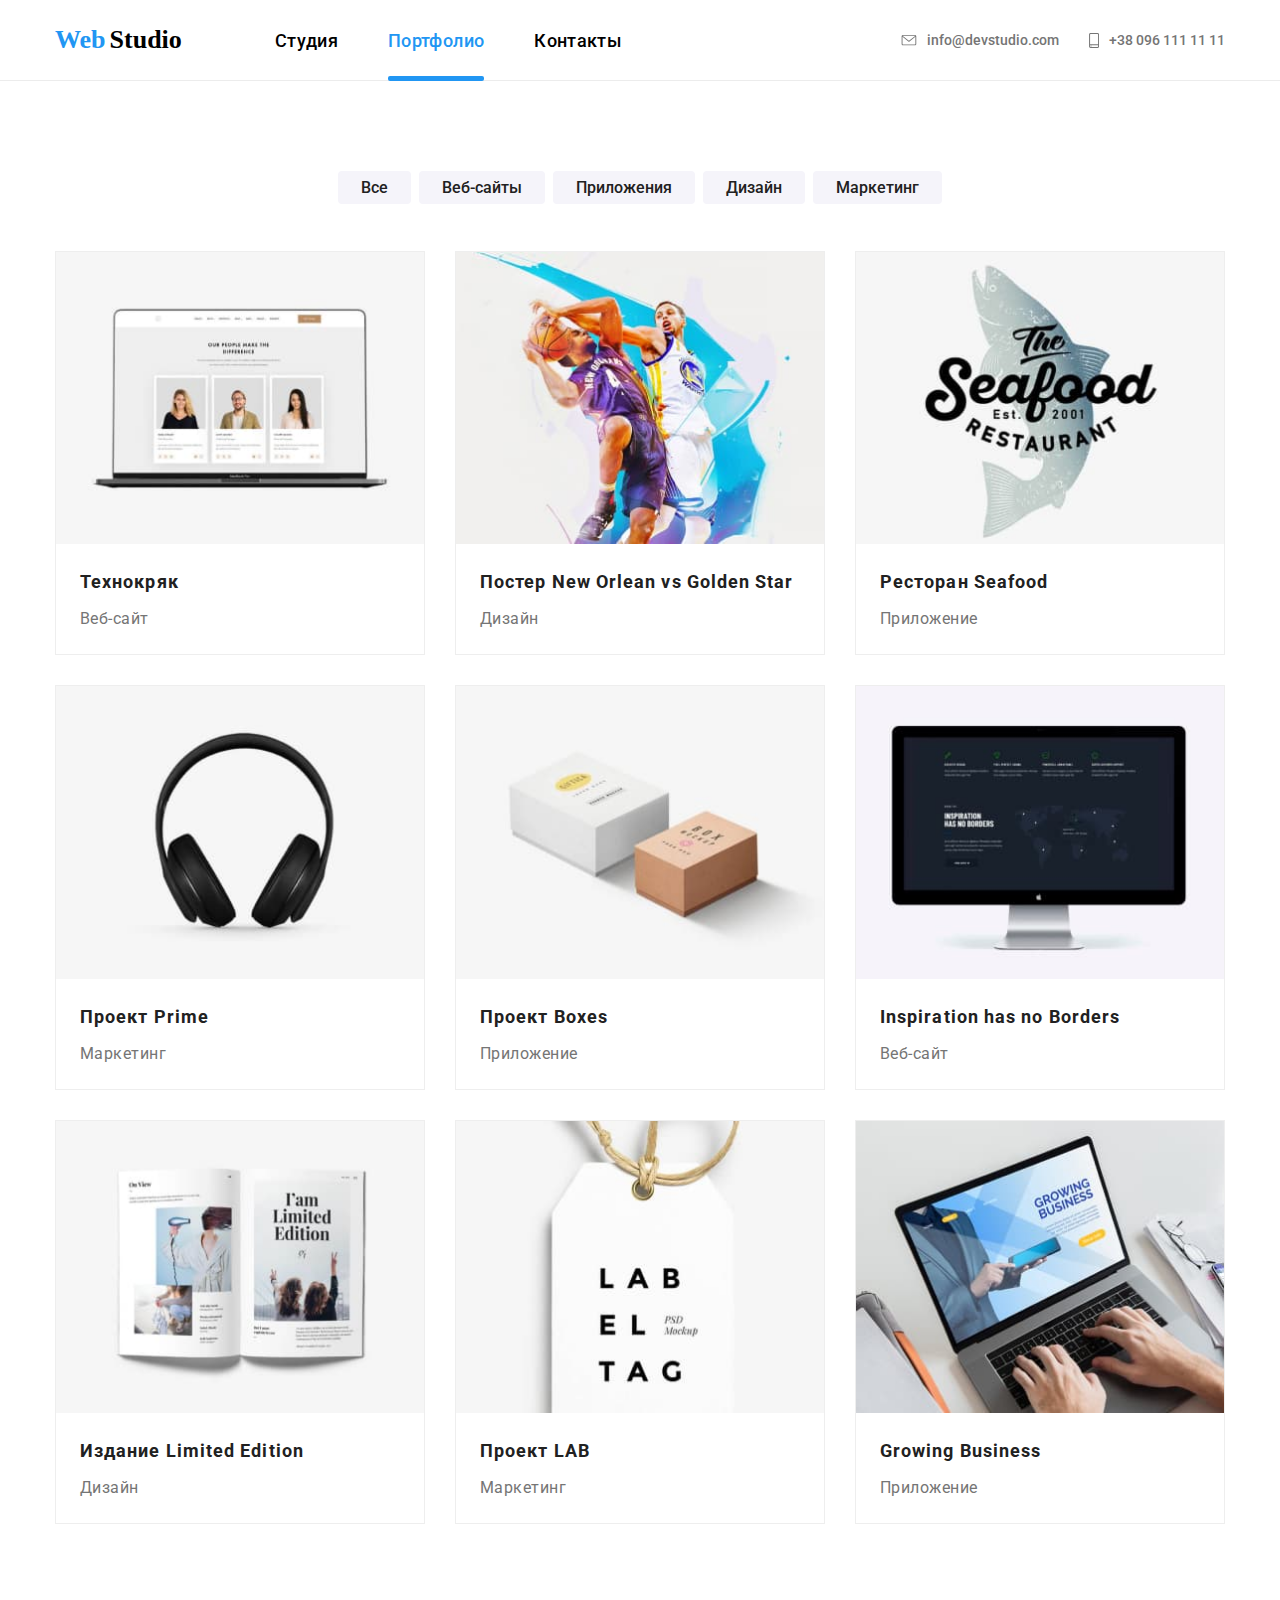
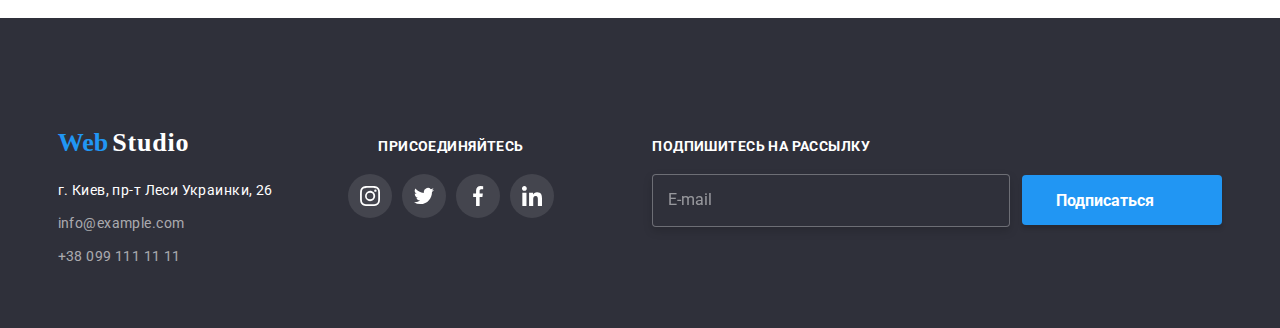
==== commit 612e2497: "home work nr 8" ====
--- a/portfolio.html
+++ b/portfolio.html
@@ -300,69 +300,67 @@
         </div>
         <!--social-networks-footer-->
         <div class="social-container">
-          <div class="social-networks-footer">
-            <h4 class="footer--header--join">присоединяйтесь</h4>
-            <!-- icons footer -->
-            <ul class="footer-social-list">
-              <li class="footer-list-item">
-                <a href="#">
-                  <svg
-                    xmlns="http://www.w3.org/2000/svg"
-                    class="footer-logo-style"
-                  >
-                    <use xlink:href="./assets/image/sprite2.svg#instagram" />
-                  </svg>
-                </a>
-              </li>
-              <li class="footer-list-item">
-                <a href="#">
-                  <svg
-                    xmlns="http://www.w3.org/2000/svg"
-                    class="footer-logo-style"
-                  >
-                    <use xlink:href="./assets/image/sprite2.svg#twitter" />
-                  </svg>
-                </a>
-              </li>
-              <li class="footer-list-item">
-                <a href="#">
-                  <svg
-                    xmlns="http://www.w3.org/2000/svg"
-                    class="footer-logo-style"
-                  >
-                    <use xlink:href="./assets/image/sprite2.svg#facebook" />
-                  </svg>
-                </a>
-              </li>
-              <li class="footer-list-item">
-                <a href="#">
-                  <svg
-                    xmlns="http://www.w3.org/2000/svg"
-                    class="footer-logo-style"
-                  >
-                    <use xlink:href="./assets/image/sprite2.svg#linkedin2" />
-                  </svg>
-                </a>
-              </li>
-            </ul>
-          </div>
-          <!--button-->
-          <div class="button-footer">
-            <form action="doc.php" method="post" class="footer-form">
-              <h4 class="footer--subscribe--header">Подпишитесь на рассылку</h4>
-              <label class="footer-label">
-                <input
-                  type="text"
-                  name="fio"
-                  placeholder="E-mail"
-                  class="footer-input"
-                />
-              </label>
-            </form>
-            <button class="button-footer-style">
-              <span>Подписаться</span>
-            </button>
-          </div>
+          <h4 class="footer--header--join">присоединяйтесь</h4>
+          <!-- icons footer -->
+          <ul class="footer-social-list">
+            <li class="footer-list-item">
+              <a href="#">
+                <svg
+                  xmlns="http://www.w3.org/2000/svg"
+                  class="footer-logo-style"
+                >
+                  <use xlink:href="./assets/image/sprite2.svg#instagram" />
+                </svg>
+              </a>
+            </li>
+            <li class="footer-list-item">
+              <a href="#">
+                <svg
+                  xmlns="http://www.w3.org/2000/svg"
+                  class="footer-logo-style"
+                >
+                  <use xlink:href="./assets/image/sprite2.svg#twitter" />
+                </svg>
+              </a>
+            </li>
+            <li class="footer-list-item">
+              <a href="#">
+                <svg
+                  xmlns="http://www.w3.org/2000/svg"
+                  class="footer-logo-style"
+                >
+                  <use xlink:href="./assets/image/sprite2.svg#facebook" />
+                </svg>
+              </a>
+            </li>
+            <li class="footer-list-item">
+              <a href="#">
+                <svg
+                  xmlns="http://www.w3.org/2000/svg"
+                  class="footer-logo-style"
+                >
+                  <use xlink:href="./assets/image/sprite2.svg#linkedin2" />
+                </svg>
+              </a>
+            </li>
+          </ul>
+        </div>
+        <!--button-->
+        <div class="button-footer">
+          <form action="doc.php" method="post" class="footer-form">
+            <h4 class="footer--subscribe--header">Подпишитесь на рассылку</h4>
+            <label class="footer-label">
+              <input
+                type="text"
+                name="fio"
+                placeholder="E-mail"
+                class="footer-input"
+              />
+            </label>
+          </form>
+          <button class="button-footer-style">
+            <span>Подписаться</span>
+          </button>
         </div>
       </div>
     </footer>
--- a/css/portfolio.css
+++ b/css/portfolio.css
@@ -42,6 +42,7 @@
 
 /* container */
 .container {
+  max-width: 1200px;
   margin: 0 auto;
   padding-left: 15px;
   padding-right: 15px;
@@ -67,20 +68,37 @@
 
 /* section */
 .section {
-  padding-top: 94px;
-  padding-bottom: 94px;
+  padding-top: 60px;
+  padding-bottom: 60px;
+}
+
+@media screen and (min-width: 1200px) {
+  .section {
+    padding-top: 94px;
+    padding-bottom: 94px;
+  }
 }
 
 /* portfolio */
 .section-portfolio {
-  padding-top: 93px;
-  padding-bottom: 94px;
+  padding-top: 60px;
+  padding-bottom: 60px;
+}
+
+@media screen and (min-width: 1200px) {
+  .section-portfolio {
+    padding-top: 94px;
+    padding-bottom: 94px;
+  }
 }
 
 .navigation-container {
   display: -webkit-box;
   display: -ms-flexbox;
   display: flex;
+  max-width: 1200px;
+  margin-right: auto;
+  margin-left: auto;
   padding-top: 24px;
   padding-bottom: 24px;
 }
@@ -90,21 +108,18 @@
     height: 60px;
     padding-top: 16px;
     padding-bottom: 16px;
-    margin: 0 2%;
   }
 }
 
 @media screen and (min-width: 768px) {
   .navigation-container {
     height: 80px;
-    margin: 0 2%;
   }
 }
 
 @media screen and (min-width: 1200px) {
   .navigation-container {
     height: 80px;
-    margin: 0 15%;
   }
 }
 
@@ -448,7 +463,6 @@
 .main-header {
   position: relative;
   border-bottom: 1px solid #ececec;
-  max-width: 100%;
 }
 
 .logo-style {
@@ -535,6 +549,7 @@
   }
   .menu-mobile-container.is-open {
     display: block;
+    z-index: 999;
   }
 }
 
@@ -650,7 +665,7 @@
   content: '';
   position: absolute;
   left: 0;
-  bottom: -29px;
+  bottom: -30px;
   display: block;
   width: 100%;
   height: 5px;
@@ -672,7 +687,7 @@
   content: '';
   position: absolute;
   left: 0;
-  bottom: -29px;
+  bottom: -30px;
   display: block;
   width: 100%;
   height: 5px;
@@ -703,7 +718,7 @@
   content: '';
   position: absolute;
   left: 0;
-  bottom: -29px;
+  bottom: -30px;
   display: block;
   width: 100%;
   height: 5px;
@@ -725,7 +740,7 @@
   content: '';
   position: absolute;
   left: 0;
-  bottom: -29px;
+  bottom: -30px;
   display: block;
   width: 100%;
   height: 5px;
@@ -756,7 +771,7 @@
   content: '';
   position: absolute;
   left: 0;
-  bottom: -29px;
+  bottom: -30px;
   display: block;
   width: 100%;
   height: 5px;
@@ -910,38 +925,117 @@
 
 /* section first */
 .main-banner {
-  background-image: -webkit-gradient(linear, left top, right top, from(rgba(47, 48, 58, 0.4)), to(rgba(47, 48, 58, 0.4))), url(../image/Headerimg.jpg);
-  background-image: linear-gradient(to right, rgba(47, 48, 58, 0.4), rgba(47, 48, 58, 0.4)), url(../image/Headerimg.jpg);
-  background-color: #212121;
-  min-width: 100%;
-  margin: auto;
-  width: 1600px;
-  height: 600px;
+  max-width: 1600px;
+  height: 400px;
+  margin-left: auto;
+  margin-right: auto;
+  background-image: -webkit-gradient(linear, left top, left bottom, from(rgba(47, 48, 58, 0.6)), to(rgba(47, 48, 58, 0.6))), url(/assets/image/headerimgmob.jpg);
+  background-image: linear-gradient(rgba(47, 48, 58, 0.6), rgba(47, 48, 58, 0.6)), url(/assets/image/headerimgmob.jpg);
   background-repeat: no-repeat;
   background-position: center;
   background-size: cover;
+}
+
+@media screen and (max-width: 480px) {
+  .main-banner {
+    padding-left: 15px;
+    padding-right: 15px;
+  }
+}
+
+@media screen and (min-device-pixel-ratio: 2), screen and (-webkit-min-device-pixel-ratio: 2), screen and (min-resolution: 192dpi), screen and (min-resolution: 2dppx) {
+  .main-banner {
+    background-image: -webkit-gradient(linear, left top, left bottom, from(rgba(47, 48, 58, 0.6)), to(rgba(47, 48, 58, 0.6))), url(/assets/image/headerimgmob@2.jpg);
+    background-image: linear-gradient(rgba(47, 48, 58, 0.6), rgba(47, 48, 58, 0.6)), url(/assets/image/headerimgmob@2.jpg);
+  }
+}
+
+@media screen and (min-width: 481px) and (max-width: 768px) {
+  .main-banner {
+    background-image: -webkit-gradient(linear, left top, left bottom, from(rgba(47, 48, 58, 0.6)), to(rgba(47, 48, 58, 0.6))), url(/assets/image/Headerimgpads.jpg);
+    background-image: linear-gradient(rgba(47, 48, 58, 0.6), rgba(47, 48, 58, 0.6)), url(/assets/image/Headerimgpads.jpg);
+  }
+}
+
+@media screen and (min-width: 481px) and (max-width: 768px) and (min-device-pixel-ratio: 2), screen and (min-width: 481px) and (max-width: 768px) and (-webkit-min-device-pixel-ratio: 2), screen and (min-width: 481px) and (max-width: 768px) and (min-resolution: 192dpi), screen and (min-width: 481px) and (max-width: 768px) and (min-resolution: 2dppx) {
+  .main-banner {
+    background-image: -webkit-gradient(linear, left top, left bottom, from(rgba(47, 48, 58, 0.6)), to(rgba(47, 48, 58, 0.6))), url(/assets/image/Headerpadsimg@2x.jpg);
+    background-image: linear-gradient(rgba(47, 48, 58, 0.6), rgba(47, 48, 58, 0.6)), url(/assets/image/Headerpadsimg@2x.jpg);
+  }
+}
+
+@media screen and (min-width: 769px) {
+  .main-banner {
+    background-image: -webkit-gradient(linear, left top, left bottom, from(rgba(47, 48, 58, 0.6)), to(rgba(47, 48, 58, 0.6))), url(/assets/image/HeaderImgdesct.jpg);
+    background-image: linear-gradient(rgba(47, 48, 58, 0.6), rgba(47, 48, 58, 0.6)), url(/assets/image/HeaderImgdesct.jpg);
+    height: 400px;
+  }
+}
+
+@media screen and (min-width: 769px) and (min-device-pixel-ratio: 2), screen and (min-width: 769px) and (-webkit-min-device-pixel-ratio: 2), screen and (min-width: 769px) and (min-resolution: 192dpi), screen and (min-width: 769px) and (min-resolution: 2dppx) {
+  .main-banner {
+    background-image: -webkit-gradient(linear, left top, left bottom, from(rgba(47, 48, 58, 0.6)), to(rgba(47, 48, 58, 0.6))), url(/assets/image/headerimg@2.jpg);
+    background-image: linear-gradient(rgba(47, 48, 58, 0.6), rgba(47, 48, 58, 0.6)), url(/assets/image/headerimg@2.jpg);
+  }
+}
+
+@media screen and (min-width: 1200px) {
+  .main-banner {
+    max-width: 100%;
+    height: 650px;
+  }
+}
+
+.btn-tittle {
+  padding-top: 118px;
+  padding-bottom: 118px;
+}
+
+@media screen and (min-width: 481px) and (max-width: 768px) {
+  .btn-tittle {
+    padding-top: 118px;
+    padding-bottom: 118px;
+  }
+}
+
+@media screen and (min-width: 1200px) {
+  .btn-tittle {
+    padding-top: 200px;
+    padding-bottom: 200px;
+  }
 }
 
 .title-container {
   display: -webkit-box;
   display: -ms-flexbox;
   display: flex;
-  -ms-flex-wrap: wrap;
-      flex-wrap: wrap;
   -webkit-box-pack: center;
       -ms-flex-pack: center;
           justify-content: center;
   text-align: center;
-  max-width: 696px;
+  padding: 0 0;
+}
+
+.font-banner-style {
+  font-style: normal;
+  font-weight: 900;
+  font-size: 26px;
+  line-height: 42px;
+  letter-spacing: 0.06em;
+  text-transform: uppercase;
+  margin: 0 0;
+  color: #ffffff;
+}
+
+@media screen and (min-width: 1200px) {
+  .font-banner-style {
+    font-size: 44px;
+    line-height: 60px;
+  }
 }
 
 .container-btn .btn-style {
   outline: none;
-}
-
-.btn-tittle {
-  padding-top: 200px;
-  padding-bottom: 200px;
 }
 
 .container-btn {
@@ -954,18 +1048,13 @@
       -ms-flex-pack: center;
           justify-content: center;
   text-align: center;
-  margin-top: 45px;
-}
-
-.font-banner-style {
-  font-style: normal;
-  font-weight: 900;
-  font-size: 44px;
-  line-height: 60px;
-  letter-spacing: 0.06em;
-  text-transform: uppercase;
-  margin: 0 0;
-  color: #ffffff;
+  margin-top: 30px;
+}
+
+@media screen and (min-width: 1200px) {
+  .container-btn {
+    margin-top: 40px;
+  }
 }
 
 .btn-style {
@@ -988,4 +1077,710 @@
   cursor: pointer;
   background-color: #088bf7;
 }
+
+/* Links buttons */
+.links-container {
+  margin-bottom: 40px;
+}
+
+@media screen and (min-width: 768px) {
+  .links-container {
+    margin-bottom: 50px;
+  }
+}
+
+.site-nav-list {
+  display: -webkit-box;
+  display: -ms-flexbox;
+  display: flex;
+  -ms-flex-wrap: wrap;
+      flex-wrap: wrap;
+}
+
+@media screen and (max-width: 767px) {
+  .site-nav-list {
+    max-width: 362px;
+  }
+}
+
+@media screen and (min-width: 768px) {
+  .site-nav-list {
+    -webkit-box-pack: center;
+        -ms-flex-pack: center;
+            justify-content: center;
+  }
+}
+
+@media screen and (min-width: 768px) {
+  .site-nav-item {
+    margin-left: 8px;
+  }
+}
+
+.site-nav-item:nth-child(1) {
+  margin-left: 0;
+}
+
+@media screen and (max-width: 388px) {
+  .site-nav-item:nth-child(2),
+  .site-nav-item:nth-child(3),
+  .site-nav-item:nth-child(4),
+  .site-nav-item:nth-child(5) {
+    margin-left: 1px;
+  }
+}
+
+@media screen and (min-width: 389px) and (max-width: 767px) {
+  .site-nav-item:nth-child(2),
+  .site-nav-item:nth-child(3),
+  .site-nav-item:nth-child(5) {
+    margin-left: 8px;
+  }
+}
+
+.site-nav-item:nth-child(-n + 3) {
+  margin-bottom: 15px;
+}
+
+@media screen and (min-width: 768px) {
+  .site-nav-item:nth-child(-n + 3) {
+    margin-bottom: 0;
+  }
+}
+
+/* buttons list */
+.button-all {
+  font-style: normal;
+  font-weight: 500;
+  font-size: 16px;
+  line-height: 26px;
+  background: #f5f4fa;
+  color: #212121;
+  border-radius: 4px;
+  border: 1px solid transparent;
+  padding: 6px 22px;
+  -webkit-transition: 250ms;
+  transition: 250ms;
+}
+
+.button-all:hover,
+.button-all:focus {
+  background: #2196f3;
+}
+
+.button-web {
+  font-style: normal;
+  font-weight: 500;
+  font-size: 16px;
+  line-height: 26px;
+  background: #f5f4fa;
+  color: #212121;
+  border-radius: 4px;
+  border: 1px solid transparent;
+  padding: 6px 22px;
+}
+
+.button-web:hover,
+.button-web:focus {
+  background: #2196f3;
+}
+
+.button-app {
+  font-style: normal;
+  font-weight: 500;
+  font-size: 16px;
+  line-height: 26px;
+  background: #f5f4fa;
+  color: #212121;
+  border-radius: 4px;
+  border: 1px solid transparent;
+  padding: 6px 22px;
+}
+
+.button-app:hover,
+.button-app:focus {
+  background: #2196f3;
+}
+
+.button-design {
+  font-style: normal;
+  font-weight: 500;
+  font-size: 16px;
+  line-height: 26px;
+  background: #f5f4fa;
+  color: #212121;
+  border-radius: 4px;
+  border: 1px solid transparent;
+  padding: 6px 22px;
+}
+
+.button-design:hover,
+.button-design:focus {
+  background: #2196f3;
+}
+
+.button-marketing {
+  font-style: normal;
+  font-weight: 500;
+  font-size: 16px;
+  line-height: 26px;
+  background: #f5f4fa;
+  color: #212121;
+  border-radius: 4px;
+  border: 1px solid transparent;
+  padding: 6px 22px;
+}
+
+.button-marketing:hover,
+.button-marketing:focus {
+  background: #2196f3;
+}
+
+/* description */
+.projects-dis-list {
+  display: -webkit-box;
+  display: -ms-flexbox;
+  display: flex;
+  -ms-flex-wrap: wrap;
+      flex-wrap: wrap;
+  -webkit-box-pack: center;
+      -ms-flex-pack: center;
+          justify-content: center;
+}
+
+@media screen and (max-width: 767px) {
+  .projects-dis-list {
+    -webkit-box-pack: center;
+        -ms-flex-pack: center;
+            justify-content: center;
+  }
+}
+
+@media screen and (min-width: 1200px) {
+  .projects-dis-list {
+    -webkit-box-pack: center;
+        -ms-flex-pack: center;
+            justify-content: center;
+  }
+}
+
+.projects-dis-items {
+  position: relative;
+  overflow: hidden;
+  max-width: 370px;
+  margin-bottom: 30px;
+  background: #ffffff;
+  border: 1px solid #eeeeee;
+  cursor: pointer;
+  -webkit-transition: 250ms;
+  transition: 250ms;
+}
+
+@media screen and (max-width: 767px) {
+  .projects-dis-items {
+    width: 100%;
+  }
+}
+
+@media screen and (min-width: 768px) {
+  .projects-dis-items {
+    width: calc((100% - 60px) / 2);
+    margin-left: 30px;
+  }
+}
+
+@media screen and (min-width: 1200px) {
+  .projects-dis-items {
+    width: calc((100% - 60px) / 3);
+  }
+}
+
+@media screen and (min-width: 768px) {
+  .projects-dis-items:nth-child(2n + 1) {
+    margin-left: 0;
+  }
+}
+
+@media screen and (min-width: 1200px) {
+  .projects-dis-items:nth-child(3n + 1) {
+    margin-left: 0;
+  }
+}
+
+@media screen and (min-width: 1170px) {
+  .projects-dis-items:nth-child(3),
+  .projects-dis-items:nth-child(5),
+  .projects-dis-items:nth-child(9) {
+    margin-left: 30px;
+  }
+}
+
+@media screen and (max-width: 767px) {
+  .projects-dis-items:nth-child(9) {
+    margin-bottom: 0;
+  }
+}
+
+@media screen and (min-width: 768px) {
+  .projects-dis-items:nth-child(9) {
+    margin-bottom: 0;
+  }
+}
+
+.projects-dis-items:nth-child(7),
+.projects-dis-items:nth-child(8) {
+  margin-bottom: 0;
+}
+
+.projects-dis-items:hover {
+  -webkit-box-shadow: 0px 1px 1px rgba(0, 0, 0, 0.12), 0px 4px 4px rgba(0, 0, 0, 0.06), 1px 4px 6px rgba(0, 0, 0, 0.16);
+          box-shadow: 0px 1px 1px rgba(0, 0, 0, 0.12), 0px 4px 4px rgba(0, 0, 0, 0.06), 1px 4px 6px rgba(0, 0, 0, 0.16);
+}
+
+.projects-dis-items img {
+  max-width: 100%;
+  display: block;
+  background-size: cover;
+}
+
+.tittle-projects-dis {
+  font-style: normal;
+  font-weight: bold;
+  font-size: 18px;
+  line-height: 36px;
+  letter-spacing: 0.06em;
+  color: #212121;
+  margin-top: 20px;
+  padding: 0 24px 0;
+}
+
+.card-description {
+  font-weight: normal;
+  font-size: 16px;
+  line-height: 30px;
+  letter-spacing: 0.03em;
+  color: #757575;
+  margin-top: 4px;
+  margin-bottom: 20px;
+  padding: 0 24px 0;
+}
+
+/* Animation for portfolio */
+.animation-thumb-item {
+  position: relative;
+  overflow: hidden;
+}
+
+.overlay-item {
+  position: absolute;
+  display: -webkit-box;
+  display: -ms-flexbox;
+  display: flex;
+  width: 100%;
+  height: 1000%;
+  top: 0%;
+  left: 0%;
+  background-color: rgba(33, 150, 243, 0.9);
+  -webkit-transform: translateY(100%);
+          transform: translateY(100%);
+  -webkit-transition: -webkit-transform 500ms cubic-bezier(0.4, 0, 0.2, 1);
+  transition: -webkit-transform 500ms cubic-bezier(0.4, 0, 0.2, 1);
+  transition: transform 500ms cubic-bezier(0.4, 0, 0.2, 1);
+  transition: transform 500ms cubic-bezier(0.4, 0, 0.2, 1), -webkit-transform 500ms cubic-bezier(0.4, 0, 0.2, 1);
+}
+
+.projects-dis-items:hover .overlay-item {
+  -webkit-transform: translateX(0);
+          transform: translateX(0);
+}
+
+.overlay-font {
+  font-style: normal;
+  font-weight: normal;
+  font-size: 18px;
+  line-height: 28px;
+  letter-spacing: 0.03em;
+  color: #ffffff;
+  padding: 63px 24px 63px 24px;
+}
+
+/* -------------------------------Animation END----------------------------------- */
+/* --------------------------------------------------------------------------------- */
+/* second variant */
+/* .projects-dis-items {
+  width: 370px;
+  margin-right: 30px;
+  margin-bottom: 30px;
+}
+
+.projects-dis-items:nth-child(3n) {
+  margin-right: 0;
+}
+.projects-dis-items:nth-last-child(-n + 3) {
+  margin-bottom: 0;
+} */
+/* --------------------------------------------------------------------------------- */
+/* footer style */
+footer {
+  background: #2f303a;
+}
+
+.footer-container {
+  text-align: center;
+  padding-bottom: 60px;
+  padding-top: 60px;
+  -ms-flex-pack: distribute;
+      justify-content: space-around;
+}
+
+@media screen and (min-width: 768px) {
+  .footer-container {
+    display: -webkit-box;
+    display: -ms-flexbox;
+    display: flex;
+    -ms-flex-wrap: wrap;
+        flex-wrap: wrap;
+    -ms-flex-pack: distribute;
+        justify-content: space-around;
+    -webkit-box-align: baseline;
+        -ms-flex-align: baseline;
+            align-items: baseline;
+  }
+}
+
+@media screen and (min-width: 1200px) {
+  .footer-container {
+    -ms-flex-wrap: nowrap;
+        flex-wrap: nowrap;
+    text-align: start;
+  }
+}
+
+@media screen and (min-width: 768px) {
+  .footer-logo-address {
+    width: 40%;
+  }
+}
+
+@media screen and (min-width: 1200px) {
+  .footer-logo-address {
+    width: auto;
+  }
+}
+
+@media screen and (min-width: 768px) {
+  .social-container {
+    width: 40%;
+  }
+}
+
+@media screen and (min-width: 1200px) {
+  .social-container {
+    width: 206px;
+    margin-left: 70px;
+    margin-right: 93px;
+    text-align: center;
+  }
+}
+
+.address-style-footer {
+  margin-top: 20px;
+}
+
+.font--style--white {
+  font-family: Raleway;
+  font-style: normal;
+  font-weight: bold;
+  font-size: 26px;
+  line-height: 31px;
+  letter-spacing: 0.03em;
+  color: #ffffff;
+}
+
+.email--no--decaration {
+  font-style: normal;
+  font-weight: normal;
+  font-size: 14px;
+  line-height: 24px;
+  letter-spacing: 0.03em;
+  color: rgba(255, 255, 255, 0.6);
+}
+
+.number--no--decoration {
+  font-style: normal;
+  font-weight: normal;
+  font-size: 14px;
+  line-height: 24px;
+  letter-spacing: 0.03em;
+  color: rgba(255, 255, 255, 0.6);
+}
+
+.street--style {
+  font-style: normal;
+  font-weight: normal;
+  font-size: 14px;
+  line-height: 24px;
+  letter-spacing: 0.03em;
+  color: #ffffff;
+  display: -webkit-box;
+  display: -ms-flexbox;
+  display: flex;
+  -ms-flex-wrap: wrap;
+      flex-wrap: wrap;
+  -webkit-box-pack: center;
+      -ms-flex-pack: center;
+          justify-content: center;
+}
+
+.email--footer--style {
+  font-style: normal;
+  font-weight: normal;
+  font-size: 14px;
+  line-height: 24px;
+  letter-spacing: 0.03em;
+  color: rgba(255, 255, 255, 0.6);
+  margin-top: 9px;
+  display: -webkit-box;
+  display: -ms-flexbox;
+  display: flex;
+  -ms-flex-wrap: wrap;
+      flex-wrap: wrap;
+  -webkit-box-pack: center;
+      -ms-flex-pack: center;
+          justify-content: center;
+}
+
+@media screen and (min-width: 1200px) {
+  .email--footer--style {
+    -webkit-box-pack: start;
+        -ms-flex-pack: start;
+            justify-content: start;
+  }
+}
+
+.footer--number--style {
+  font-style: normal;
+  font-weight: normal;
+  font-size: 14px;
+  line-height: 24px;
+  letter-spacing: 0.03em;
+  color: rgba(255, 255, 255, 0.6);
+  margin-top: 9px;
+  display: -webkit-box;
+  display: -ms-flexbox;
+  display: flex;
+  -ms-flex-wrap: wrap;
+      flex-wrap: wrap;
+  -webkit-box-pack: center;
+      -ms-flex-pack: center;
+          justify-content: center;
+}
+
+@media screen and (min-width: 1200px) {
+  .footer--number--style {
+    -webkit-box-pack: start;
+        -ms-flex-pack: start;
+            justify-content: start;
+  }
+}
+
+/* social-networks-footer */
+.footer--header--join {
+  font-style: normal;
+  font-weight: bold;
+  font-size: 14px;
+  line-height: 16px;
+  letter-spacing: 0.03em;
+  text-transform: uppercase;
+  color: #ffffff;
+  margin-bottom: 20px;
+  margin-top: 60px;
+}
+
+@media screen and (min-width: 768px) {
+  .footer--header--join {
+    margin-top: 0;
+  }
+}
+
+.footer-social-list {
+  display: -webkit-box;
+  display: -ms-flexbox;
+  display: flex;
+  -webkit-box-pack: center;
+      -ms-flex-pack: center;
+          justify-content: center;
+}
+
+.footer-social-list li {
+  margin-right: 10px;
+}
+
+.footer-social-list li:nth-child(4n) {
+  margin-right: 0;
+}
+
+/* .footer-list-item:nth-child(1):hover {
+  background-color: #2196f3;
+  border-radius: 30px;
+  width: 44px;
+  height: 44px;
+}
+.footer-list-item:nth-child(2):hover {
+  background-color: #2196f3;
+  border-radius: 30px;
+  width: 44px;
+  height: 44px;
+}
+.footer-list-item:nth-child(3):hover {
+  background-color: #2196f3;
+  border-radius: 30px;
+  width: 44px;
+  height: 44px;
+}
+.footer-list-item:nth-child(4):hover {
+  background-color: #2196f3;
+  border-radius: 30px;
+  width: 44px;
+  height: 44px;
+} */
+.footer-logo-style {
+  width: 44px;
+  height: 44px;
+  border-radius: 2em;
+  fill: #ffffff;
+  background: rgba(255, 255, 255, 0.1);
+  -webkit-transition: 250ms;
+  transition: 250ms;
+}
+
+.footer-logo-style:hover {
+  background-color: #2196f3;
+}
+
+/* .footer-list-item {
+  background: rgba(255, 255, 255, 0.1);
+
+  border-radius: 35px;
+  width: 44px;
+  height: 44px;
+} */
+/* button */
+.button-footer {
+  margin-top: 60px;
+  display: -webkit-box;
+  display: -ms-flexbox;
+  display: flex;
+  -ms-flex-wrap: wrap;
+      flex-wrap: wrap;
+  -webkit-box-pack: center;
+      -ms-flex-pack: center;
+          justify-content: center;
+}
+
+@media screen and (min-width: 1200px) {
+  .button-footer {
+    width: 570px;
+    -ms-flex-wrap: nowrap;
+        flex-wrap: nowrap;
+    text-align: start;
+  }
+}
+
+.footer-form {
+  width: 100%;
+}
+
+.footer--subscribe--header {
+  font-style: normal;
+  font-weight: bold;
+  font-size: 14px;
+  line-height: 16px;
+  letter-spacing: 0.03em;
+  text-transform: uppercase;
+  color: #ffffff;
+  margin-bottom: 20px;
+}
+
+.footer-input {
+  width: 100%;
+  border: 1px solid rgba(255, 255, 255, 0.3);
+  -webkit-filter: drop-shadow(0px 4px 4px rgba(0, 0, 0, 0.15));
+          filter: drop-shadow(0px 4px 4px rgba(0, 0, 0, 0.15));
+  border-radius: 4px;
+  background: #2f303a;
+  padding: 16px 15px;
+  margin-bottom: 20px;
+}
+
+@media screen and (min-width: 768px) {
+  .footer-input {
+    width: 100%;
+  }
+}
+
+.footer-input::-webkit-input-placeholder {
+  color: rgba(255, 255, 255, 0.5);
+}
+
+.footer-input:-ms-input-placeholder {
+  color: rgba(255, 255, 255, 0.5);
+}
+
+.footer-input::-ms-input-placeholder {
+  color: rgba(255, 255, 255, 0.5);
+}
+
+.footer-input::placeholder {
+  color: rgba(255, 255, 255, 0.5);
+}
+
+.button-footer-style {
+  position: relative;
+  display: -webkit-box;
+  display: -ms-flexbox;
+  display: flex;
+  -webkit-box-pack: center;
+      -ms-flex-pack: center;
+          justify-content: center;
+  -ms-flex-item-align: end;
+      align-self: flex-end;
+  min-width: 250px;
+  height: 50px;
+  font-style: normal;
+  font-weight: bold;
+  font-size: 16px;
+  line-height: 30px;
+  border-radius: 4px;
+  border: 1px solid transparent;
+  -webkit-box-shadow: 0px 4px 4px rgba(0, 0, 0, 0.15);
+          box-shadow: 0px 4px 4px rgba(0, 0, 0, 0.15);
+  min-width: 200px;
+  padding: 10px 32px;
+  color: #ffffff;
+  background-color: #2196f3;
+  cursor: pointer;
+}
+
+@media screen and (min-width: 1200px) {
+  .button-footer-style {
+    margin-left: 12px;
+    margin-bottom: 22px;
+  }
+}
+
+.button-footer-style::after {
+  content: '';
+  width: 24px;
+  height: 24px;
+  background-image: url(../image/iconsend.svg);
+  margin-left: 10px;
+  -ms-flex-item-align: center;
+      -ms-grid-row-align: center;
+      align-self: center;
+}
+
+.button-footer-style:hover {
+  background-color: #1774c0;
+}
 /*# sourceMappingURL=portfolio.css.map */